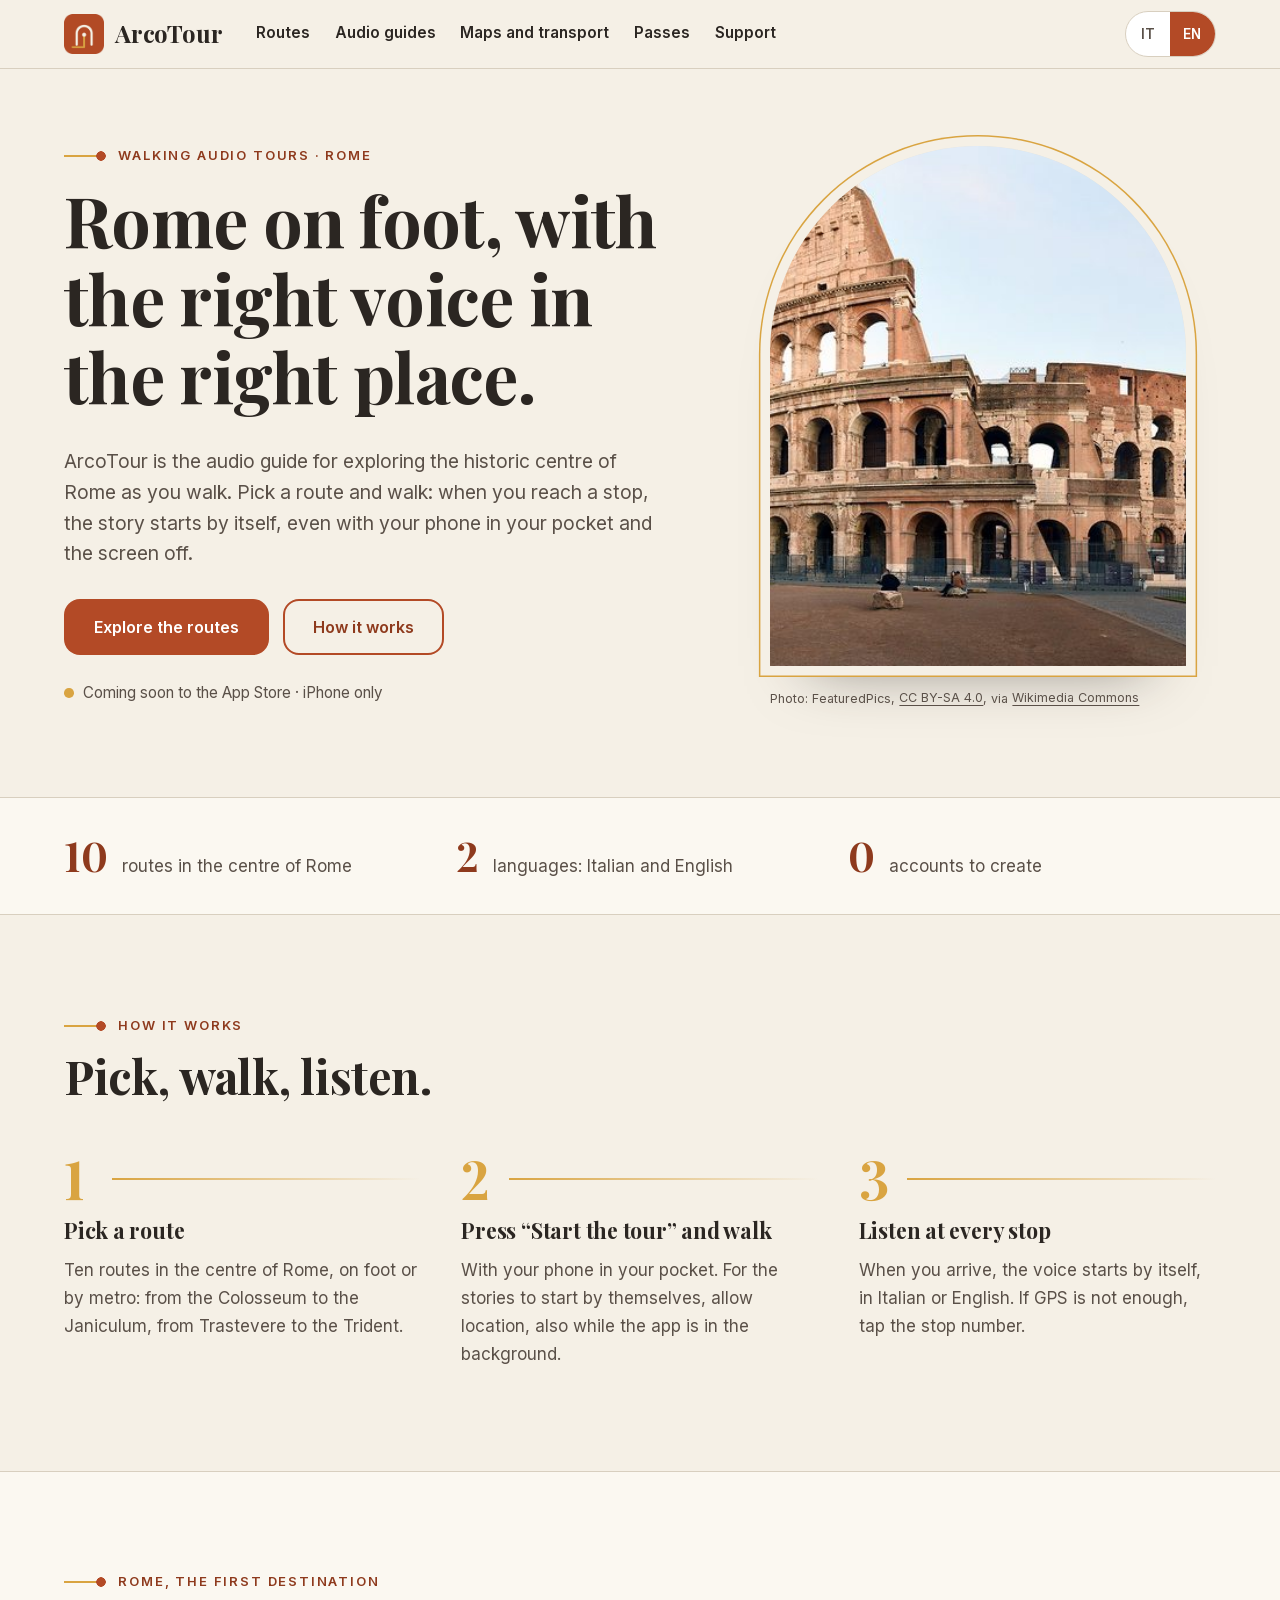
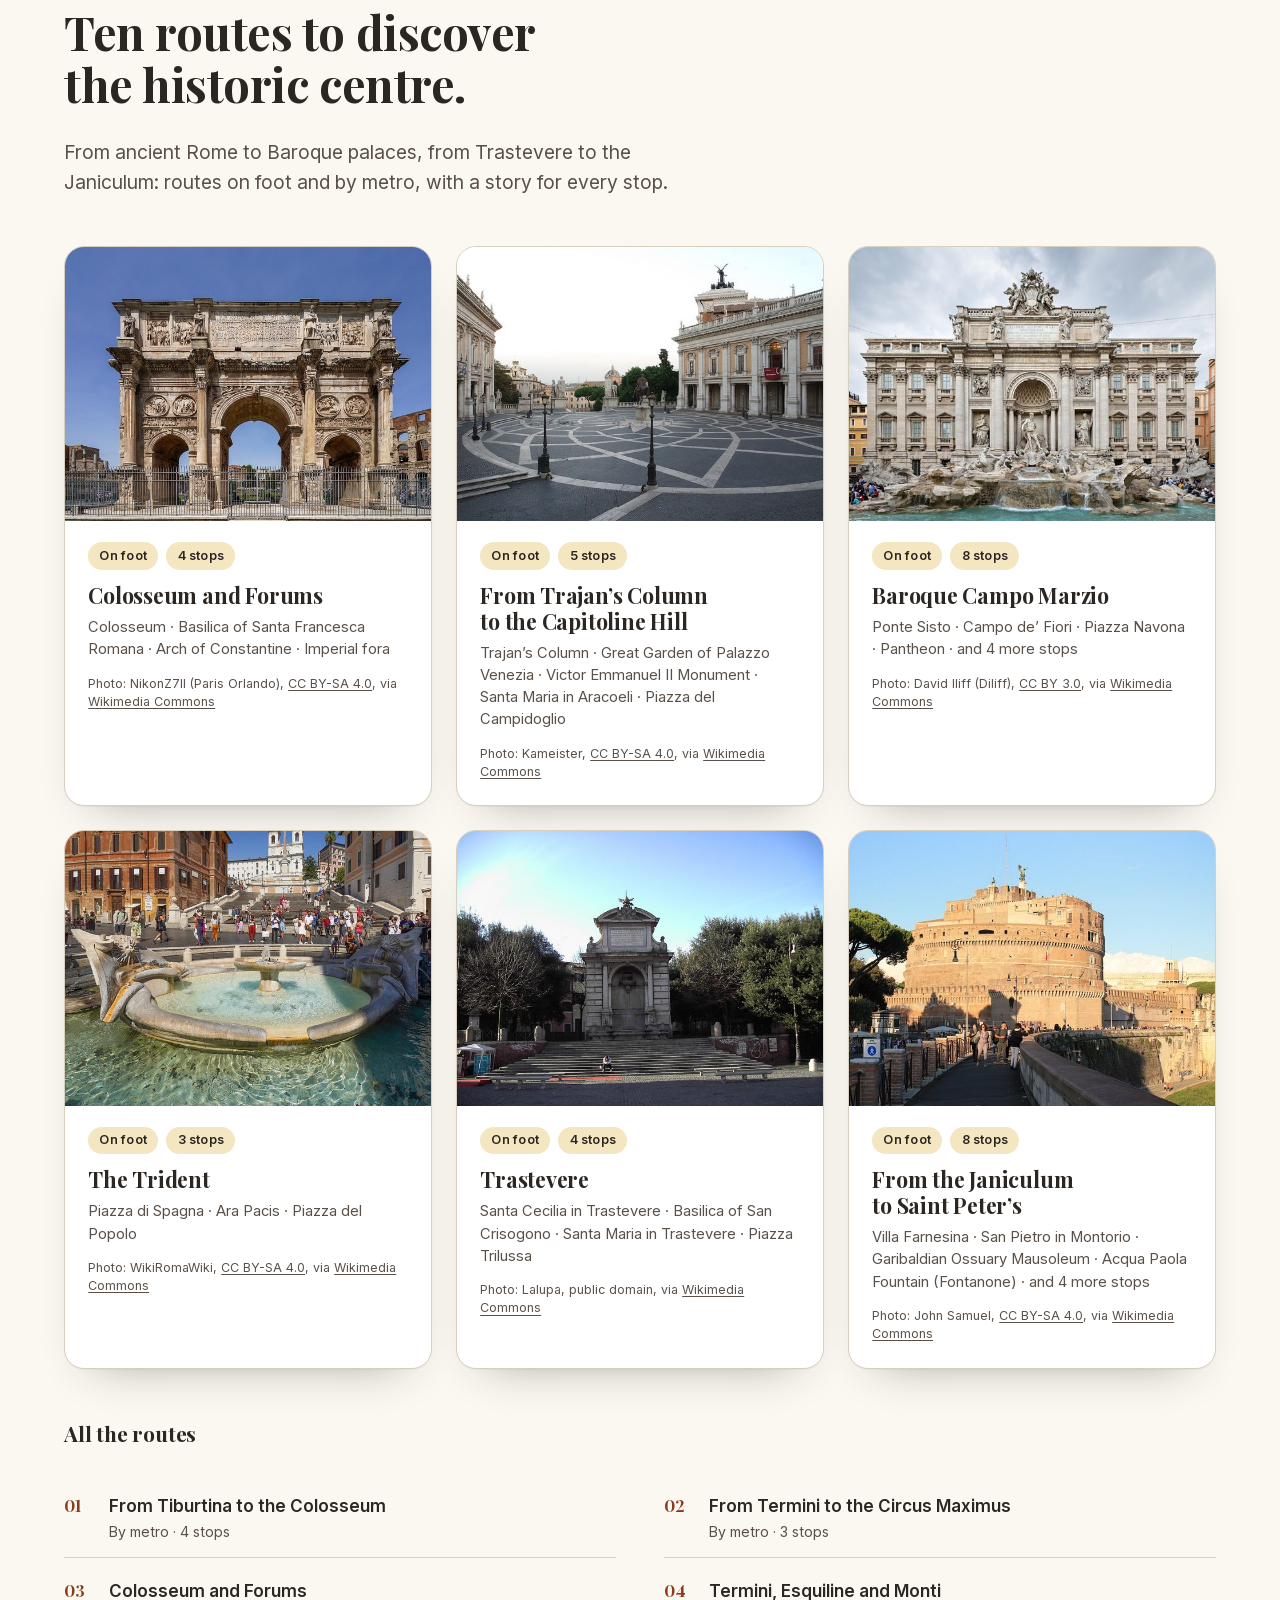
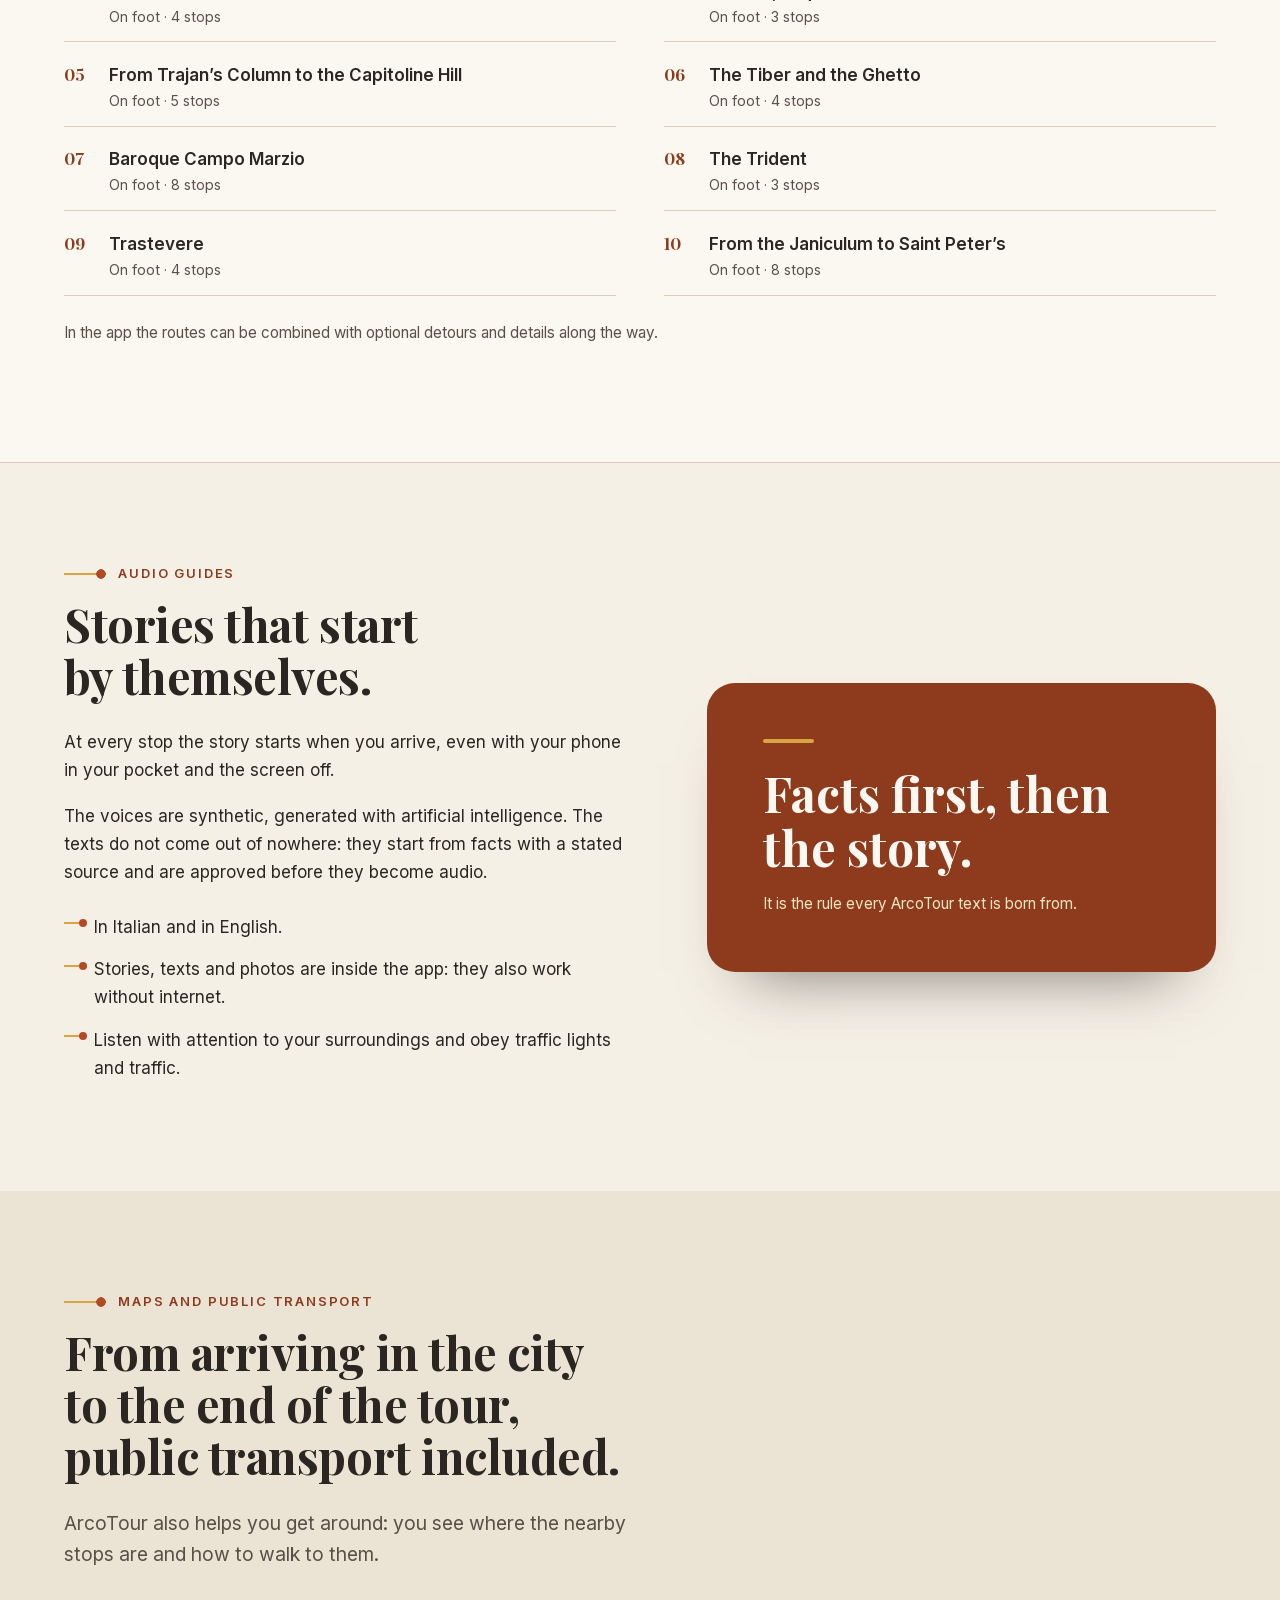
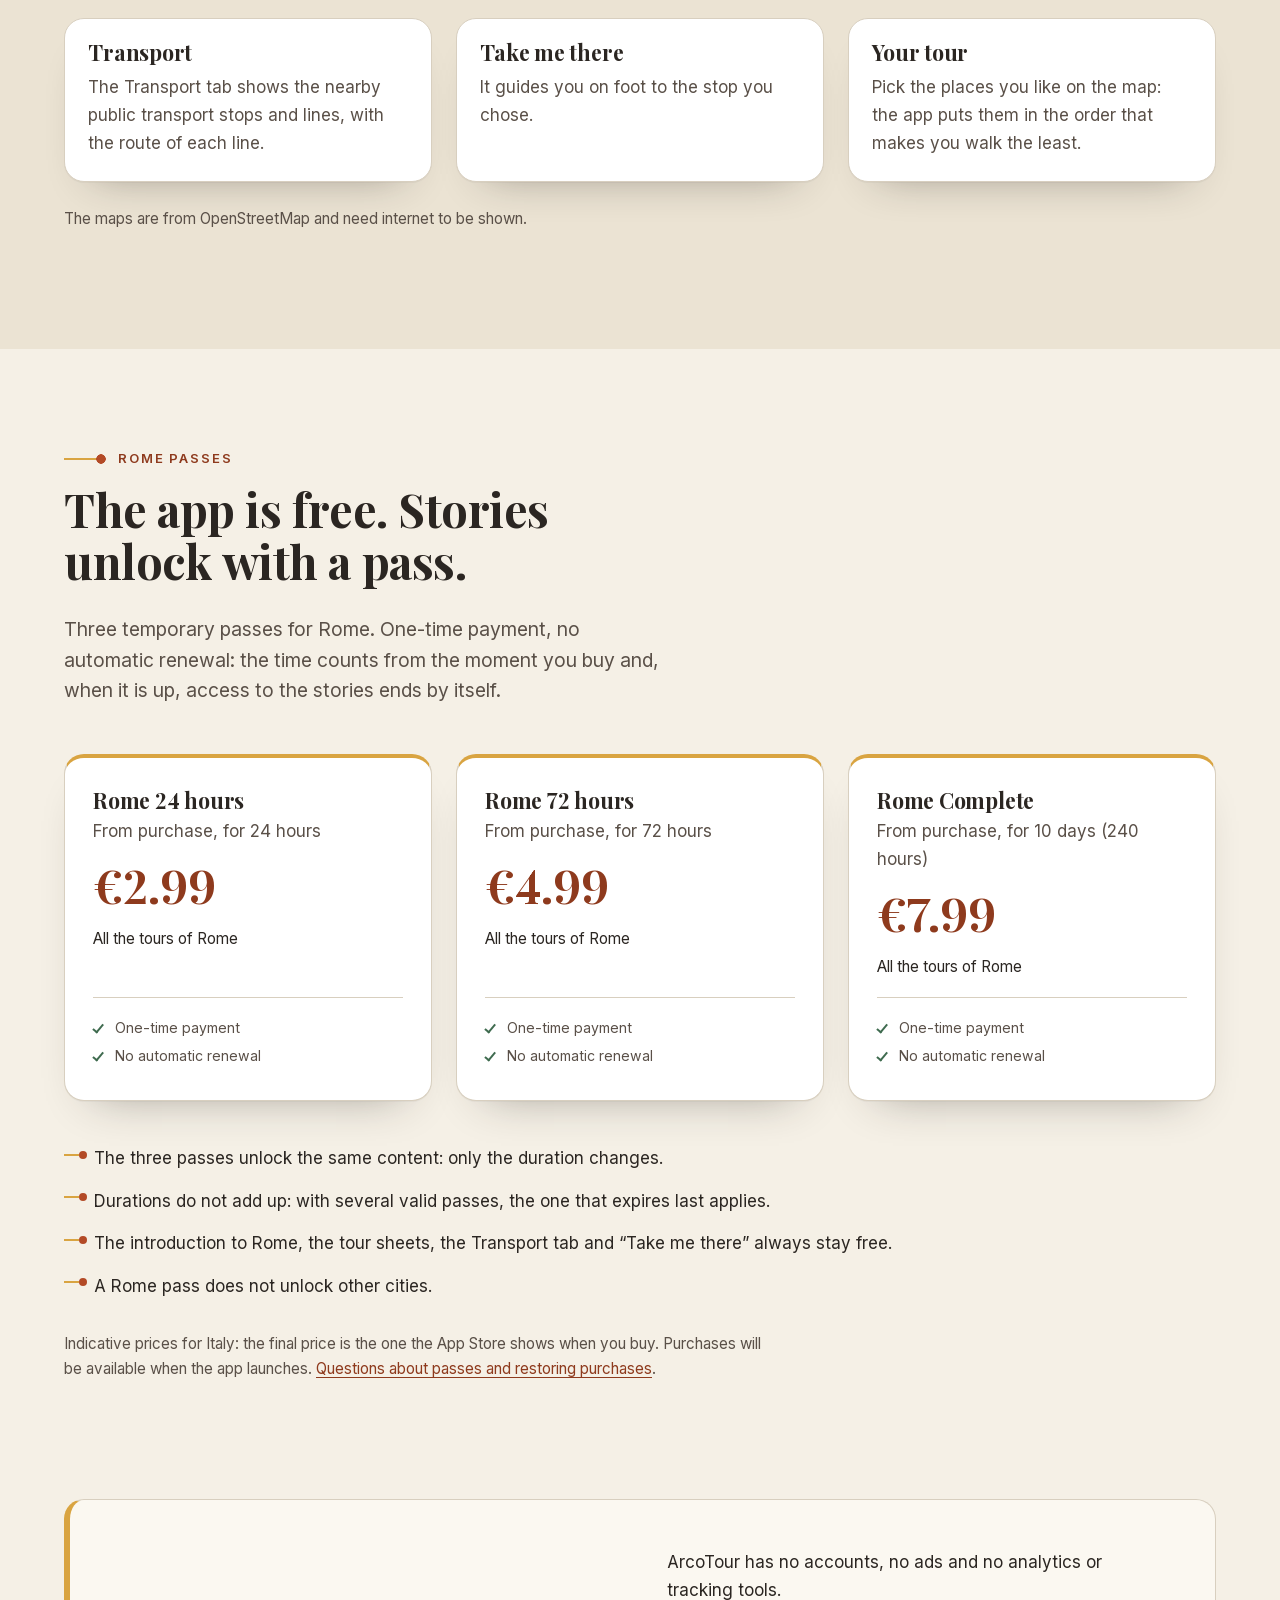
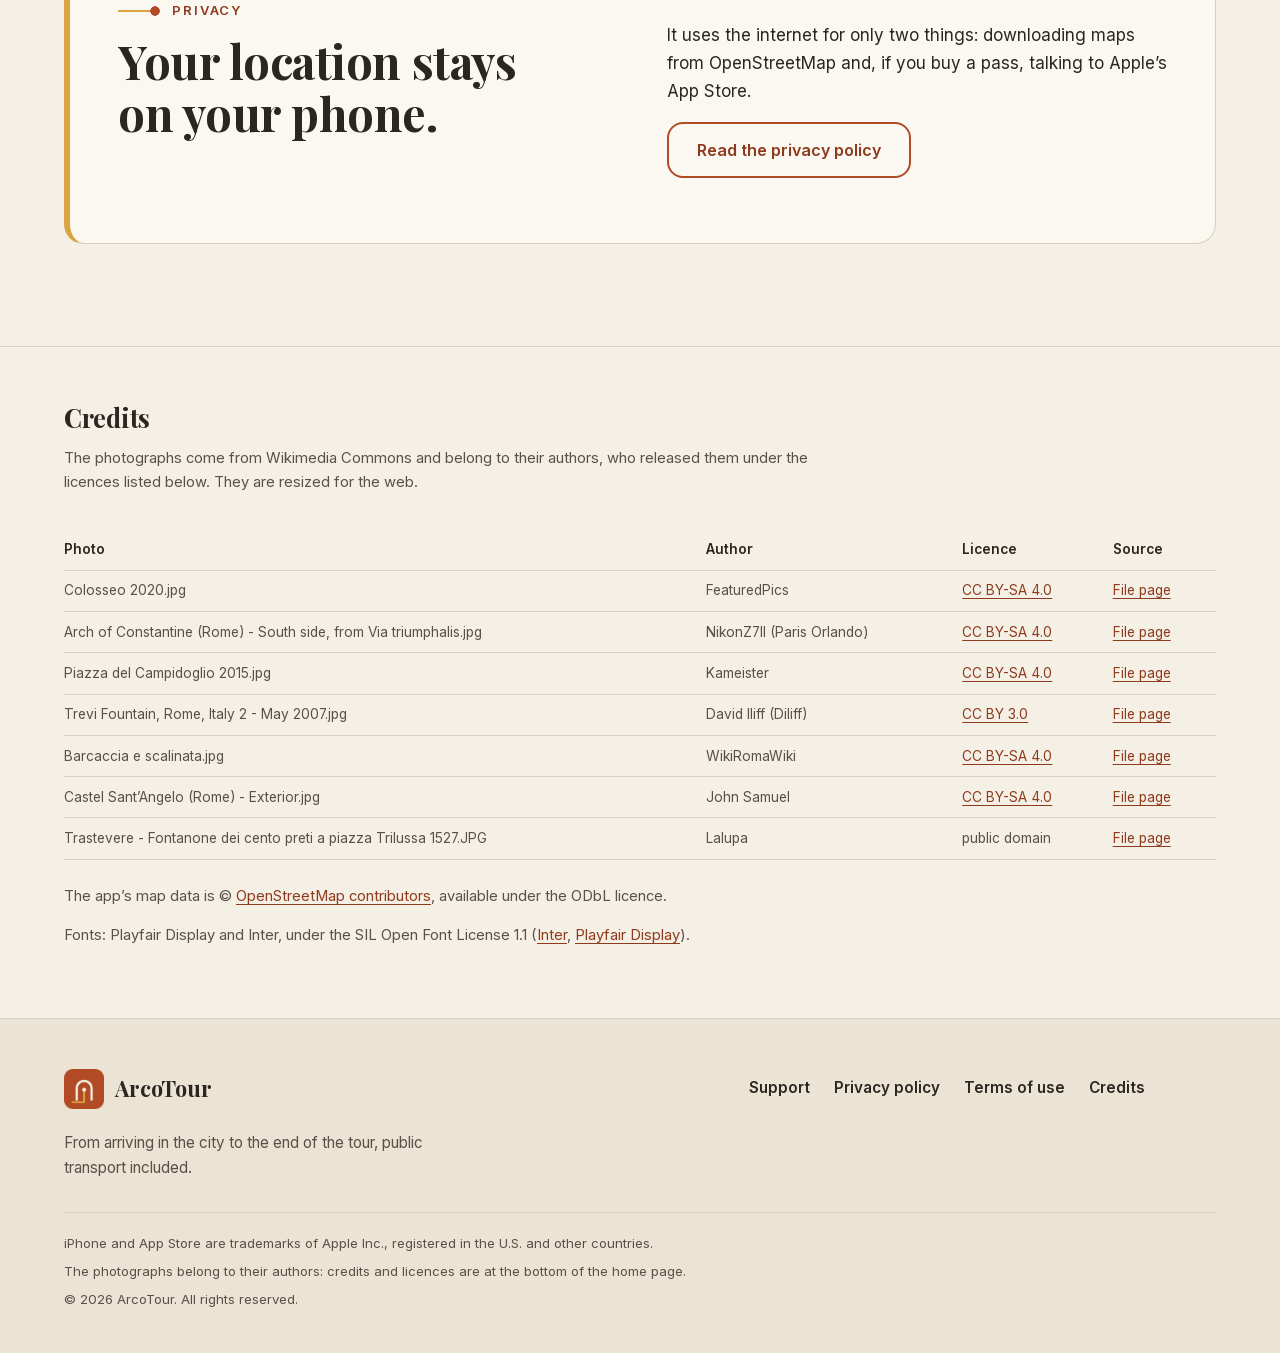
==== en/index.html @ 7e50ea80 "Sito ufficiale ArcoTour: home, assistenza, privacy e condizioni (IT/EN) Perché il sito mostrava solo" ====
<!doctype html>
<html lang="en">
<head>
<meta charset="utf-8">
<meta name="viewport" content="width=device-width, initial-scale=1">
<title>ArcoTour · Walking audio tours of Rome</title>
<meta name="description" content="ArcoTour is the audio guide for exploring Rome on foot: ten walking and metro routes, with stories in Italian and English that start by themselves at every stop.">
<meta name="theme-color" content="#F5F0E6">
<meta name="color-scheme" content="light">
<link rel="canonical" href="https://car-carmelo-ui.github.io/arcotour-site/en/">
<link rel="alternate" hreflang="it" href="https://car-carmelo-ui.github.io/arcotour-site/">
<link rel="alternate" hreflang="en" href="https://car-carmelo-ui.github.io/arcotour-site/en/">
<link rel="alternate" hreflang="x-default" href="https://car-carmelo-ui.github.io/arcotour-site/">
<meta property="og:type" content="website">
<meta property="og:site_name" content="ArcoTour">
<meta property="og:title" content="ArcoTour · Walking audio tours of Rome">
<meta property="og:description" content="ArcoTour is the audio guide for exploring Rome on foot: ten walking and metro routes, with stories in Italian and English that start by themselves at every stop.">
<meta property="og:url" content="https://car-carmelo-ui.github.io/arcotour-site/en/">
<meta property="og:locale" content="en_GB">
<meta property="og:locale:alternate" content="it_IT">
<meta property="og:image" content="https://car-carmelo-ui.github.io/arcotour-site/assets/img/anteprima-en.png">
<meta property="og:image:width" content="1200">
<meta property="og:image:height" content="630">
<meta property="og:image:alt" content="ArcoTour, walking audio tours">
<meta name="twitter:card" content="summary_large_image">
<link rel="icon" href="../favicon.ico" sizes="any">
<link rel="icon" type="image/png" sizes="32x32" href="../assets/img/favicon-32.png">
<link rel="apple-touch-icon" href="../assets/img/apple-touch-icon.png">
<link rel="preload" href="../assets/fonts/PlayfairDisplay-Bold.ttf" as="font" type="font/ttf" crossorigin>
<link rel="preload" href="../assets/fonts/inter-regular.woff2" as="font" type="font/woff2" crossorigin>
<link rel="stylesheet" href="../assets/css/site.css">
<script>document.documentElement.className='js'</script>
<script src="../assets/js/site.js" defer></script>
<script type="application/ld+json">{"@context":"https://schema.org","@graph":[{"@type":"WebSite","@id":"https://car-carmelo-ui.github.io/arcotour-site/#sito","url":"https://car-carmelo-ui.github.io/arcotour-site/en/","name":"ArcoTour","inLanguage":"en"},{"@type":"MobileApplication","name":"ArcoTour","operatingSystem":"iOS 15 or later","applicationCategory":"TravelApplication","description":"Walking audio tours of Rome: routes on foot and by metro, with stories in Italian and English that start by themselves at every stop.","inLanguage":["it","en"],"url":"https://car-carmelo-ui.github.io/arcotour-site/en/"}]}</script>
</head>
<body>
<a class="salta" href="#contenuto">Skip to content</a>
<header class="intestazione">
<div class="contenitore">
<a class="marchio" href="index.html" aria-label="ArcoTour, home page"><img src="../assets/img/icona-96.png" width="40" height="40" alt=""><span>ArcoTour</span></a>
<button class="menu-toggle" type="button" aria-expanded="false" aria-controls="menu-principale">Menu</button>
<nav class="nav" id="menu-principale" aria-label="Main menu"><ul><li><a href="index.html#roma">Routes</a></li><li><a href="index.html#audioguide">Audio guides</a></li><li><a href="index.html#mappe">Maps and transport</a></li><li><a href="index.html#pass">Passes</a></li><li><a href="support.html">Support</a></li></ul></nav>
<div class="lingua" role="group" aria-label="Site language"><a lang="it" hreflang="it" aria-label="Italiano" href="../index.html">IT</a><span lang="en" aria-label="English" aria-current="true">EN</span></div>
</div>
</header>
<main id="contenuto">
<section class="eroe" aria-labelledby="titolo-eroe">
<div class="contenitore">
<div>
<p class="occhiello">Walking audio tours · Rome</p>
<h1 id="titolo-eroe">Rome on foot, with the right voice in the right place.</h1>
<p class="lead">ArcoTour is the audio guide for exploring the historic centre of Rome as you walk. Pick a route and walk: when you reach a stop, the story starts by itself, even with your phone in your pocket and the screen off.</p>
<div class="pulsanti"><a class="pulsante pulsante-primario" href="#roma">Explore the routes</a><a class="pulsante pulsante-secondario" href="#come-funziona">How it works</a></div>
<p class="disponibilita">Coming soon to the App Store · iPhone only</p>
</div>
<figure class="arco">
<div class="arco-cornice">
<img src="../assets/img/foto/colosseo-1280.jpg" srcset="../assets/img/foto/colosseo-640.jpg 640w, ../assets/img/foto/colosseo-1280.jpg 1280w" sizes="(min-width: 60rem) 26rem, 86vw" width="1280" height="897" alt="The Colosseum seen from outside." fetchpriority="high" decoding="async">
</div>
<figcaption class="credito">Photo: FeaturedPics, <a href="https://creativecommons.org/licenses/by-sa/4.0/">CC BY-SA 4.0</a>, via <a href="https://commons.wikimedia.org/wiki/File:Colosseo_2020.jpg">Wikimedia Commons</a></figcaption>
</figure>
</div>
</section>
<section class="fatti sezione-avorio" aria-label="ArcoTour"><div class="contenitore"><ul><li><span class="valore">10</span><span class="etichetta">routes in the centre of Rome</span></li><li><span class="valore">2</span><span class="etichetta">languages: Italian and English</span></li><li><span class="valore">0</span><span class="etichetta">accounts to create</span></li></ul></div></section>
<section id="come-funziona" aria-labelledby="titolo-come">
<div class="contenitore">
<div class="testata">
<p class="occhiello">How it works</p>
<h2 id="titolo-come">Pick, walk, listen.</h2>
</div>
<ol class="passi"><li class="passo"><h3>Pick a route</h3><p>Ten routes in the centre of Rome, on foot or by metro: from the Colosseum to the Janiculum, from Trastevere to the Trident.</p></li><li class="passo"><h3>Press “Start the tour” and walk</h3><p>With your phone in your pocket. For the stories to start by themselves, allow location, also while the app is in the background.</p></li><li class="passo"><h3>Listen at every stop</h3><p>When you arrive, the voice starts by itself, in Italian or English. If GPS is not enough, tap the stop number.</p></li></ol>
</div>
</section>
<section id="roma" class="sezione-avorio" aria-labelledby="titolo-roma">
<div class="contenitore">
<div class="testata">
<p class="occhiello">Rome, the first destination</p>
<h2 id="titolo-roma">Ten routes to discover the historic centre.</h2>
<p class="lead">From ancient Rome to Baroque palaces, from Trastevere to the Janiculum: routes on foot and by metro, with a story for every stop.</p>
</div>
<div class="griglia griglia-percorsi">
<article class="scheda">
<img src="../assets/img/foto/arco_costantino-1280.jpg" srcset="../assets/img/foto/arco_costantino-640.jpg 640w, ../assets/img/foto/arco_costantino-1280.jpg 1280w" sizes="(min-width: 60rem) 22rem, (min-width: 40rem) 45vw, 92vw" width="1280" height="1080" alt="The Arch of Constantine." loading="lazy" decoding="async">
<div class="scheda-corpo">
<ul class="meta"><li>On foot</li><li>4 stops</li></ul>
<h3>Colosseum and Forums</h3>
<p class="tappe-elenco">Colosseum · Basilica of Santa Francesca Romana · Arch of Constantine · Imperial fora</p>
<p class="credito">Photo: NikonZ7II (Paris Orlando), <a href="https://creativecommons.org/licenses/by-sa/4.0/">CC BY-SA 4.0</a>, via <a href="https://commons.wikimedia.org/wiki/File:Arch_of_Constantine_(Rome)_-_South_side,_from_Via_triumphalis.jpg">Wikimedia Commons</a></p>
</div>
</article>
<article class="scheda">
<img src="../assets/img/foto/campidoglio-1280.jpg" srcset="../assets/img/foto/campidoglio-640.jpg 640w, ../assets/img/foto/campidoglio-1280.jpg 1280w" sizes="(min-width: 60rem) 22rem, (min-width: 40rem) 45vw, 92vw" width="1280" height="853" alt="Piazza del Campidoglio, with its star-patterned paving and the palaces around it." loading="lazy" decoding="async">
<div class="scheda-corpo">
<ul class="meta"><li>On foot</li><li>5 stops</li></ul>
<h3>From Trajan’s Column to the Capitoline Hill</h3>
<p class="tappe-elenco">Trajan’s Column · Great Garden of Palazzo Venezia · Victor Emmanuel II Monument · Santa Maria in Aracoeli · Piazza del Campidoglio</p>
<p class="credito">Photo: Kameister, <a href="https://creativecommons.org/licenses/by-sa/4.0/">CC BY-SA 4.0</a>, via <a href="https://commons.wikimedia.org/wiki/File:Piazza_del_Campidoglio_2015.jpg">Wikimedia Commons</a></p>
</div>
</article>
<article class="scheda">
<img src="../assets/img/foto/fontana_di_trevi-1280.jpg" srcset="../assets/img/foto/fontana_di_trevi-640.jpg 640w, ../assets/img/foto/fontana_di_trevi-1280.jpg 1280w" sizes="(min-width: 60rem) 22rem, (min-width: 40rem) 45vw, 92vw" width="1280" height="850" alt="The Trevi Fountain." loading="lazy" decoding="async">
<div class="scheda-corpo">
<ul class="meta"><li>On foot</li><li>8 stops</li></ul>
<h3>Baroque Campo Marzio</h3>
<p class="tappe-elenco">Ponte Sisto · Campo de’ Fiori · Piazza Navona · Pantheon · and 4 more stops</p>
<p class="credito">Photo: David Iliff (Diliff), <a href="https://creativecommons.org/licenses/by/3.0/">CC BY 3.0</a>, via <a href="https://commons.wikimedia.org/wiki/File:Trevi_Fountain,_Rome,_Italy_2_-_May_2007.jpg">Wikimedia Commons</a></p>
</div>
</article>
<article class="scheda">
<img src="../assets/img/foto/piazza_spagna-1280.jpg" srcset="../assets/img/foto/piazza_spagna-640.jpg 640w, ../assets/img/foto/piazza_spagna-1280.jpg 1280w" sizes="(min-width: 60rem) 22rem, (min-width: 40rem) 45vw, 92vw" width="1280" height="1149" alt="The Barcaccia fountain in Piazza di Spagna, with the Trinità dei Monti steps behind it." loading="lazy" decoding="async">
<div class="scheda-corpo">
<ul class="meta"><li>On foot</li><li>3 stops</li></ul>
<h3>The Trident</h3>
<p class="tappe-elenco">Piazza di Spagna · Ara Pacis · Piazza del Popolo</p>
<p class="credito">Photo: WikiRomaWiki, <a href="https://creativecommons.org/licenses/by-sa/4.0/">CC BY-SA 4.0</a>, via <a href="https://commons.wikimedia.org/wiki/File:Barcaccia_e_scalinata.jpg">Wikimedia Commons</a></p>
</div>
</article>
<article class="scheda">
<img src="../assets/img/foto/piazza_trilussa-1280.jpg" srcset="../assets/img/foto/piazza_trilussa-640.jpg 640w, ../assets/img/foto/piazza_trilussa-1280.jpg 1280w" sizes="(min-width: 60rem) 22rem, (min-width: 40rem) 45vw, 92vw" width="1280" height="960" alt="Piazza Trilussa in Trastevere, with its fountain and steps." loading="lazy" decoding="async">
<div class="scheda-corpo">
<ul class="meta"><li>On foot</li><li>4 stops</li></ul>
<h3>Trastevere</h3>
<p class="tappe-elenco">Santa Cecilia in Trastevere · Basilica of San Crisogono · Santa Maria in Trastevere · Piazza Trilussa</p>
<p class="credito">Photo: Lalupa, public domain, via <a href="https://commons.wikimedia.org/wiki/File:Trastevere_-_Fontanone_dei_cento_preti_a_piazza_Trilussa_1527.JPG">Wikimedia Commons</a></p>
</div>
</article>
<article class="scheda">
<img src="../assets/img/foto/castel_sant_angelo-1280.jpg" srcset="../assets/img/foto/castel_sant_angelo-640.jpg 640w, ../assets/img/foto/castel_sant_angelo-1280.jpg 1280w" sizes="(min-width: 60rem) 22rem, (min-width: 40rem) 45vw, 92vw" width="1280" height="853" alt="Castel Sant’Angelo." loading="lazy" decoding="async">
<div class="scheda-corpo">
<ul class="meta"><li>On foot</li><li>8 stops</li></ul>
<h3>From the Janiculum to Saint Peter’s</h3>
<p class="tappe-elenco">Villa Farnesina · San Pietro in Montorio · Garibaldian Ossuary Mausoleum · Acqua Paola Fountain (Fontanone) · and 4 more stops</p>
<p class="credito">Photo: John Samuel, <a href="https://creativecommons.org/licenses/by-sa/4.0/">CC BY-SA 4.0</a>, via <a href="https://commons.wikimedia.org/wiki/File:Castel_Sant&#x27;Angelo_(Rome)_-_Exterior.jpg">Wikimedia Commons</a></p>
</div>
</article>
</div>
<h3 class="sottotitolo-sezione">All the routes</h3>
<ol class="elenco-percorsi"><li><span><span class="nome">From Tiburtina to the Colosseum</span><span class="dettaglio">By metro · 4 stops</span></span></li><li><span><span class="nome">From Termini to the Circus Maximus</span><span class="dettaglio">By metro · 3 stops</span></span></li><li><span><span class="nome">Colosseum and Forums</span><span class="dettaglio">On foot · 4 stops</span></span></li><li><span><span class="nome">Termini, Esquiline and Monti</span><span class="dettaglio">On foot · 3 stops</span></span></li><li><span><span class="nome">From Trajan’s Column to the Capitoline Hill</span><span class="dettaglio">On foot · 5 stops</span></span></li><li><span><span class="nome">The Tiber and the Ghetto</span><span class="dettaglio">On foot · 4 stops</span></span></li><li><span><span class="nome">Baroque Campo Marzio</span><span class="dettaglio">On foot · 8 stops</span></span></li><li><span><span class="nome">The Trident</span><span class="dettaglio">On foot · 3 stops</span></span></li><li><span><span class="nome">Trastevere</span><span class="dettaglio">On foot · 4 stops</span></span></li><li><span><span class="nome">From the Janiculum to Saint Peter’s</span><span class="dettaglio">On foot · 8 stops</span></span></li></ol>
<p class="nota nota-sotto">In the app the routes can be combined with optional detours and details along the way.</p>
</div>
</section>
<section id="audioguide" aria-labelledby="titolo-audio">
<div class="contenitore due-colonne">
<div>
<p class="occhiello">Audio guides</p>
<h2 id="titolo-audio">Stories that start by themselves.</h2>
<p>At every stop the story starts when you arrive, even with your phone in your pocket and the screen off.</p>
<p>The voices are synthetic, generated with artificial intelligence. The texts do not come out of nowhere: they start from facts with a stated source and are approved before they become audio.</p>
<ul class="punti"><li>In Italian and in English.</li><li>Stories, texts and photos are inside the app: they also work without internet.</li><li>Listen with attention to your surroundings and obey traffic lights and traffic.</li></ul>
</div>
<div class="citazione"><p>Facts first, then the story.</p><p>It is the rule every ArcoTour text is born from.</p></div>
</div>
</section>
<section id="mappe" class="sezione-sabbia" aria-labelledby="titolo-mappe">
<div class="contenitore">
<div class="testata">
<p class="occhiello">Maps and public transport</p>
<h2 id="titolo-mappe">From arriving in the city to the end of the tour, public transport included.</h2>
<p class="lead">ArcoTour also helps you get around: you see where the nearby stops are and how to walk to them.</p>
</div>
<div class="griglia griglia-3"><article class="scheda"><div class="scheda-corpo"><h3>Transport</h3><p>The Transport tab shows the nearby public transport stops and lines, with the route of each line.</p></div></article><article class="scheda"><div class="scheda-corpo"><h3>Take me there</h3><p>It guides you on foot to the stop you chose.</p></div></article><article class="scheda"><div class="scheda-corpo"><h3>Your tour</h3><p>Pick the places you like on the map: the app puts them in the order that makes you walk the least.</p></div></article></div>
<p class="nota nota-sotto">The maps are from OpenStreetMap and need internet to be shown.</p>
</div>
</section>
<section id="pass" aria-labelledby="titolo-pass">
<div class="contenitore">
<div class="testata">
<p class="occhiello">Rome passes</p>
<h2 id="titolo-pass">The app is free. Stories unlock with a pass.</h2>
<p class="lead">Three temporary passes for Rome. One-time payment, no automatic renewal: the time counts from the moment you buy and, when it is up, access to the stories ends by itself.</p>
</div>
<div class="griglia-pass">
<article class="pass">
<h3>Rome 24 hours</h3>
<p class="durata">From purchase, for 24 hours</p>
<p class="prezzo">€2.99</p>
<p class="contenuto">All the tours of Rome</p>
<ul class="bollini"><li>One-time payment</li><li>No automatic renewal</li></ul>
</article>
<article class="pass">
<h3>Rome 72 hours</h3>
<p class="durata">From purchase, for 72 hours</p>
<p class="prezzo">€4.99</p>
<p class="contenuto">All the tours of Rome</p>
<ul class="bollini"><li>One-time payment</li><li>No automatic renewal</li></ul>
</article>
<article class="pass">
<h3>Rome Complete</h3>
<p class="durata">From purchase, for 10 days (240 hours)</p>
<p class="prezzo">€7.99</p>
<p class="contenuto">All the tours of Rome</p>
<ul class="bollini"><li>One-time payment</li><li>No automatic renewal</li></ul>
</article>
</div>
<ul class="punti pass-punti"><li>The three passes unlock the same content: only the duration changes.</li><li>Durations do not add up: with several valid passes, the one that expires last applies.</li><li>The introduction to Rome, the tour sheets, the Transport tab and “Take me there” always stay free.</li><li>A Rome pass does not unlock other cities.</li></ul>
<p class="nota nota-sotto">Indicative prices for Italy: the final price is the one the App Store shows when you buy. Purchases will be available when the app launches. <a href="support.html#come-funzionano-i-pass">Questions about passes and restoring purchases</a>.</p>
</div>
</section>
<section id="privacy" class="senza-sopra" aria-labelledby="titolo-privacy">
<div class="contenitore">
<div class="fascia-privacy">
<div>
<p class="occhiello">Privacy</p>
<h2 id="titolo-privacy">Your location stays on your phone.</h2>
</div>
<div>
<p>ArcoTour has no accounts, no ads and no analytics or tracking tools.</p>
<p>It uses the internet for only two things: downloading maps from OpenStreetMap and, if you buy a pass, talking to Apple’s App Store.</p>
<p><a class="pulsante pulsante-secondario" href="privacy.html">Read the privacy policy</a></p>
</div>
</div>
</div>
</section>
<section id="crediti" class="crediti" aria-labelledby="titolo-crediti">
<div class="contenitore">
<h2 id="titolo-crediti">Credits</h2>
<p>The photographs come from Wikimedia Commons and belong to their authors, who released them under the licences listed below. They are resized for the web.</p>
<div class="scorri"><table class="tabella-crediti"><thead><tr><th scope="col">Photo</th><th scope="col">Author</th><th scope="col">Licence</th><th scope="col">Source</th></tr></thead><tbody><tr><td>Colosseo 2020.jpg</td><td>FeaturedPics</td><td><a href="https://creativecommons.org/licenses/by-sa/4.0/">CC BY-SA 4.0</a></td><td><a href="https://commons.wikimedia.org/wiki/File:Colosseo_2020.jpg">File page</a></td></tr><tr><td>Arch of Constantine (Rome) - South side, from Via triumphalis.jpg</td><td>NikonZ7II (Paris Orlando)</td><td><a href="https://creativecommons.org/licenses/by-sa/4.0/">CC BY-SA 4.0</a></td><td><a href="https://commons.wikimedia.org/wiki/File:Arch_of_Constantine_(Rome)_-_South_side,_from_Via_triumphalis.jpg">File page</a></td></tr><tr><td>Piazza del Campidoglio 2015.jpg</td><td>Kameister</td><td><a href="https://creativecommons.org/licenses/by-sa/4.0/">CC BY-SA 4.0</a></td><td><a href="https://commons.wikimedia.org/wiki/File:Piazza_del_Campidoglio_2015.jpg">File page</a></td></tr><tr><td>Trevi Fountain, Rome, Italy 2 - May 2007.jpg</td><td>David Iliff (Diliff)</td><td><a href="https://creativecommons.org/licenses/by/3.0/">CC BY 3.0</a></td><td><a href="https://commons.wikimedia.org/wiki/File:Trevi_Fountain,_Rome,_Italy_2_-_May_2007.jpg">File page</a></td></tr><tr><td>Barcaccia e scalinata.jpg</td><td>WikiRomaWiki</td><td><a href="https://creativecommons.org/licenses/by-sa/4.0/">CC BY-SA 4.0</a></td><td><a href="https://commons.wikimedia.org/wiki/File:Barcaccia_e_scalinata.jpg">File page</a></td></tr><tr><td>Castel Sant’Angelo (Rome) - Exterior.jpg</td><td>John Samuel</td><td><a href="https://creativecommons.org/licenses/by-sa/4.0/">CC BY-SA 4.0</a></td><td><a href="https://commons.wikimedia.org/wiki/File:Castel_Sant&#x27;Angelo_(Rome)_-_Exterior.jpg">File page</a></td></tr><tr><td>Trastevere - Fontanone dei cento preti a piazza Trilussa 1527.JPG</td><td>Lalupa</td><td>public domain</td><td><a href="https://commons.wikimedia.org/wiki/File:Trastevere_-_Fontanone_dei_cento_preti_a_piazza_Trilussa_1527.JPG">File page</a></td></tr></tbody></table></div>
<p>The app’s map data is © <a href="https://www.openstreetmap.org/copyright">OpenStreetMap contributors</a>, available under the ODbL licence.</p>
<p>Fonts: Playfair Display and Inter, under the SIL Open Font License 1.1 (<a href="../assets/fonts/OFL-Inter.txt">Inter</a>, <a href="../assets/fonts/OFL-PlayfairDisplay.txt">Playfair Display</a>).</p>
</div>
</section>
</main>
<footer class="piede">
<div class="contenitore">
<div class="piede-griglia">
<div>
<a class="marchio" href="index.html" aria-label="ArcoTour, home page"><img src="../assets/img/icona-96.png" width="40" height="40" alt=""><span>ArcoTour</span></a>
<p class="frase">From arriving in the city to the end of the tour, public transport included.</p>
</div>
<nav aria-label="The site"><ul><li><a href="support.html">Support</a></li><li><a href="privacy.html">Privacy policy</a></li><li><a href="terms.html">Terms of use</a></li><li><a href="index.html#crediti">Credits</a></li></ul></nav>
</div>
<div class="note">
<p>iPhone and App Store are trademarks of Apple Inc., registered in the U.S. and other countries.</p>
<p>The photographs belong to their authors: credits and licences are at the bottom of the home page.</p>
<p>© 2026 ArcoTour. All rights reserved.</p>
</div>
</div>
</footer>
</body>
</html>
---- assets/css/site.css ----
/* ArcoTour — sito ufficiale.
   Colori, caratteri e forme sono quelli dell'app (app/lib/theme.dart e docs/design.md del progetto dell'app):
   travertino = sfondo, terracotta = azioni, ocra = «oro» (percorso e dettagli), avorio e bianco = schede,
   inchiostro = testo. Titoli in Playfair Display, tutto il resto in Inter. Nessuna risorsa esterna. */

@font-face {
  font-family: "Playfair Display"; font-style: normal; font-weight: 700; font-display: swap;
  src: url("../fonts/PlayfairDisplay-Bold.ttf") format("truetype");
}
@font-face {
  font-family: "Inter"; font-style: normal; font-weight: 400; font-display: swap;
  src: url("../fonts/inter-regular.woff2") format("woff2");
}
@font-face {
  font-family: "Inter"; font-style: normal; font-weight: 600; font-display: swap;
  src: url("../fonts/inter-semibold.woff2") format("woff2");
}

:root {
  --travertino: #F5F0E6;
  --avorio: #FBF8F1;
  --bianco: #FFFFFF;
  --sabbia: #EBE3D3;
  --terracotta: #B34A26;
  --terracotta-scura: #8E3A1D;
  --ocra: #D9A441;
  --ocra-chiara: #F4E6C0;
  --inchiostro: #2B2622;
  --secondario: #5A5048;
  --bordo: #D8CFBF;
  --verde: #3F6B4F;
  --font-titoli: "Playfair Display", Georgia, "Times New Roman", serif;
  --font-testo: "Inter", system-ui, -apple-system, "Segoe UI", Roboto, "Helvetica Neue", Arial, sans-serif;
  --raggio: 20px;
  --larghezza: 72rem;
  --ombra: 0 1px 0 rgba(43, 38, 34, .04), 0 22px 44px -30px rgba(43, 38, 34, .45);
}

*, *::before, *::after { box-sizing: border-box; }

html {
  -webkit-text-size-adjust: 100%;
  text-size-adjust: 100%;
  scroll-behavior: smooth;
  scroll-padding-top: 5.5rem;
  color-scheme: light;
}

body {
  margin: 0;
  background: var(--travertino);
  color: var(--inchiostro);
  font-family: var(--font-testo);
  font-size: 1.0625rem;
  line-height: 1.65;
  font-synthesis: none;
  overflow-wrap: break-word; /* un indirizzo lungo (osmfoundation.org/wiki/Privacy_Policy) a capo invece di uscire dallo schermo */
  -webkit-font-smoothing: antialiased;
  text-rendering: optimizeLegibility;
}

img { display: block; max-width: 100%; height: auto; }

a { color: var(--terracotta-scura); text-underline-offset: .2em; text-decoration-thickness: 1px; }
a:hover { color: var(--terracotta); }

:focus-visible { outline: 3px solid var(--terracotta); outline-offset: 3px; border-radius: 4px; }

.salta {
  position: absolute; left: .75rem; top: -4rem; z-index: 100;
  background: var(--inchiostro); color: var(--bianco); padding: .75rem 1.1rem; border-radius: 12px; font-weight: 600;
}
.salta:focus { top: .75rem; color: var(--bianco); }

/* ------------------------------------------------------------------ testo */
h1, h2, h3 {
  font-family: var(--font-titoli); font-weight: 700; line-height: 1.12; letter-spacing: -.01em;
  margin: 0 0 .55em; text-wrap: balance;
}
/* il Playfair ha i numeri «a minuscola» di serie: nei titoli, nei prezzi e nei numeri d'ordine li voglio tutti alti uguali */
h1, h2, h3, .marchio, .fatti .valore, .passo::before, .elenco-percorsi li::before, .pass .prezzo { font-variant-numeric: lining-nums; }
h1 { font-size: clamp(2.35rem, 1.35rem + 4.6vw, 4.35rem); }
h2 { font-size: clamp(1.85rem, 1.2rem + 2.4vw, 2.9rem); }
h3 { font-size: 1.35rem; line-height: 1.2; }
p { margin: 0 0 1em; }
strong { font-weight: 600; }

.occhiello {
  display: flex; align-items: center; gap: .8rem; margin: 0 0 1.1rem;
  font-size: .8125rem; font-weight: 600; line-height: 1.2; letter-spacing: .14em; text-transform: uppercase;
  color: var(--terracotta-scura);
}
/* il motivo del marchio: un percorso ocra che finisce con un punto terracotta */
.occhiello::before {
  content: ""; flex: none; width: 2.6rem; height: 10px;
  background:
    radial-gradient(circle, var(--terracotta) 0 4.5px, transparent 5px) right center / 10px 10px no-repeat,
    linear-gradient(var(--ocra), var(--ocra)) left center / calc(100% - 6px) 2px no-repeat;
}

.lead { font-size: 1.2rem; line-height: 1.6; color: var(--secondario); max-width: 38rem; }

.contenitore { width: min(100% - 2.5rem, var(--larghezza)); margin-inline: auto; }

section { padding-block: clamp(3.5rem, 8vw, 6.5rem); }
/* le parti di un testo lungo (informativa, condizioni) non sono «fasce» della pagina: niente grande spazio sopra e sotto */
.prosa section, .pagina-corpo section { padding-block: 0; }
.sezione-avorio { background: var(--avorio); border-block: 1px solid var(--bordo); }
.sezione-sabbia { background: var(--sabbia); }
.testata { max-width: 42rem; margin-bottom: clamp(2rem, 4vw, 3rem); }

/* ------------------------------------------------------------ intestazione */
.intestazione {
  position: sticky; top: 0; z-index: 30;
  background: rgba(245, 240, 230, .95); border-bottom: 1px solid var(--bordo);
  -webkit-backdrop-filter: saturate(1.2) blur(8px); backdrop-filter: saturate(1.2) blur(8px);
}
.intestazione .contenitore { display: flex; flex-wrap: wrap; align-items: center; gap: .25rem .75rem; min-height: 4.25rem; }

.marchio {
  order: 1; display: inline-flex; align-items: center; gap: .7rem; min-height: 2.75rem; text-decoration: none; color: var(--inchiostro);
  font-family: var(--font-titoli); font-weight: 700; font-size: 1.5rem; letter-spacing: -.01em;
}
.marchio:hover { color: var(--inchiostro); }
.marchio img { width: 40px; height: 40px; }

.lingua {
  order: 2; display: inline-flex; margin-left: auto; border: 1px solid var(--bordo); border-radius: 999px;
  background: var(--bianco); overflow: hidden;
}
.lingua a, .lingua span {
  display: inline-flex; align-items: center; justify-content: center; min-width: 2.75rem; min-height: 2.75rem;
  padding: 0 .85rem; font-size: .85rem; font-weight: 600; text-decoration: none; color: var(--secondario);
}
.lingua a:hover { background: var(--travertino); color: var(--inchiostro); }
.lingua [aria-current="true"] { background: var(--terracotta); color: var(--bianco); }

.menu-toggle {
  order: 3; display: none; align-items: center; min-height: 2.75rem; padding: 0 1rem; border: 1px solid var(--bordo);
  border-radius: 999px; background: var(--bianco); color: var(--inchiostro); font: 600 .9rem var(--font-testo); cursor: pointer;
}

.nav { order: 4; width: 100%; padding-bottom: .5rem; }
.nav ul { display: flex; flex-wrap: wrap; gap: 0 1.35rem; list-style: none; margin: 0; padding: 0; }
.nav a {
  display: inline-block; padding: .65rem .1rem; color: var(--inchiostro); text-decoration: none;
  font-size: .95rem; font-weight: 600; border-bottom: 2px solid transparent;
}
.nav a:hover { color: var(--inchiostro); border-color: var(--ocra); }
.nav a[aria-current="page"] { border-color: var(--terracotta); }

@media (min-width: 56rem) {
  .nav { order: 2; width: auto; padding: 0; margin-left: 1.25rem; }
  .lingua { order: 3; }
}
/* con JavaScript il menu si chiude sui telefoni; senza, resta aperto sotto il marchio */
@media (max-width: 55.99rem) {
  .js .menu-toggle { display: inline-flex; }
  .js .nav { display: none; padding: .25rem 0 1rem; }
  .js .nav.aperto { display: block; }
  .js .nav ul { flex-direction: column; }
  .nav a { min-width: 2.75rem; } /* con il dito: area da toccare di almeno 44 px */
}
/* telefoni piccoli (320–380 px): marchio e pulsanti un po' più stretti, perché lingua e «Menu» restino sulla stessa riga */
@media (max-width: 24rem) {
  .intestazione .contenitore { gap: .25rem .5rem; }
  .marchio { font-size: 1.3rem; gap: .5rem; }
  .marchio img { width: 34px; height: 34px; }
  .lingua a, .lingua span { min-width: 2.75rem; padding: 0 .4rem; }
  .menu-toggle { padding: 0 .8rem; }
}
@media (max-width: 22rem) {
  .contenitore { width: min(100% - 1.5rem, var(--larghezza)); }
  .marchio { font-size: 1.15rem; }
  .menu-toggle { padding: 0 .7rem; }
}

/* --------------------------------------------------------------- pulsanti */
.pulsanti { display: flex; flex-wrap: wrap; gap: .9rem; margin: 1.9rem 0 1.4rem; }
.pulsante {
  display: inline-flex; align-items: center; justify-content: center; min-height: 3.5rem; padding: 0 1.75rem;
  border: 2px solid transparent; border-radius: 16px; font-weight: 600; font-size: 1rem; text-decoration: none;
}
@media (max-width: 36rem) { .pulsanti .pulsante { flex: 1 1 100%; } }
.pulsante-primario { background: var(--terracotta); color: var(--bianco); }
.pulsante-primario:hover { background: var(--terracotta-scura); color: var(--bianco); }
.pulsante-secondario { border-color: var(--terracotta); color: var(--terracotta-scura); background: transparent; }
.pulsante-secondario:hover { background: var(--bianco); color: var(--terracotta-scura); }

.disponibilita { display: inline-flex; align-items: center; gap: .6rem; margin: 0; font-size: .95rem; color: var(--secondario); }
.disponibilita::before { content: ""; width: .6rem; height: .6rem; border-radius: 50%; background: var(--ocra); }

/* ------------------------------------------------------------------- eroe */
.eroe { padding-block: clamp(2.5rem, 6vw, 5rem) clamp(3rem, 7vw, 6rem); }
.eroe .contenitore { display: grid; gap: 3rem; align-items: center; }
.eroe h1 { margin-bottom: .45em; }
@media (min-width: 60rem) {
  .eroe .contenitore { grid-template-columns: minmax(0, 1.12fr) minmax(0, .88fr); gap: 4.5rem; }
}

/* l'arco dell'icona come cornice delle foto */
.arco { margin: 0 auto; width: min(100%, 26rem); }
.arco-cornice {
  overflow: hidden; aspect-ratio: 4 / 5; border-radius: 999px 999px 0 0; background: var(--sabbia);
  box-shadow: 0 0 0 .6rem var(--travertino), 0 0 0 calc(.6rem + 1.5px) var(--ocra), 0 40px 60px -40px rgba(43, 38, 34, .55);
}
.arco-cornice img { width: 100%; height: 100%; object-fit: cover; }
.arco figcaption { margin-top: 1.5rem; }

.credito { margin: .6rem 0 0; font-size: .78rem; line-height: 1.45; color: var(--secondario); }
.credito a { color: inherit; padding-block: .4rem; } /* il collegamento è piccolo: il padding allarga solo la zona da toccare */

/* ------------------------------------------------------------------ fatti */
.fatti { padding-block: 2.25rem; }
.fatti ul { display: grid; gap: 1.5rem; margin: 0; padding: 0; list-style: none; grid-template-columns: repeat(auto-fit, minmax(11rem, 1fr)); }
.fatti li { display: flex; align-items: baseline; gap: .9rem; }
.fatti .valore { font-family: var(--font-titoli); font-weight: 700; font-size: 2.6rem; line-height: 1; color: var(--terracotta-scura); }
.fatti .etichetta { color: var(--secondario); line-height: 1.35; }

/* ----------------------------------------------------------------- passi */
.passi { display: grid; gap: 2rem; margin: 0; padding: 0; list-style: none; counter-reset: passo; }
.passo { position: relative; padding-top: 4.2rem; counter-increment: passo; }
.passo::before {
  content: counter(passo); position: absolute; top: 0; left: 0;
  font-family: var(--font-titoli); font-weight: 700; font-size: 3.4rem; line-height: 1; color: var(--ocra);
}
.passo::after { content: ""; position: absolute; top: 1.7rem; left: 3rem; right: 0; height: 2px; background: linear-gradient(90deg, var(--ocra), transparent); }
.passo p { color: var(--secondario); margin: 0; }
@media (min-width: 48rem) { .passi { grid-template-columns: repeat(3, 1fr); gap: 2.5rem; } }

/* ------------------------------------------------------------------ schede */
.griglia { display: grid; gap: 1.5rem; }
.griglia-percorsi { grid-template-columns: repeat(auto-fill, minmax(min(100%, 19rem), 1fr)); }
.griglia-3 { grid-template-columns: repeat(auto-fill, minmax(min(100%, 17rem), 1fr)); }

.scheda {
  display: flex; flex-direction: column; overflow: hidden; background: var(--bianco);
  border: 1px solid var(--bordo); border-radius: var(--raggio); box-shadow: var(--ombra);
}
.scheda > img { width: 100%; aspect-ratio: 4 / 3; object-fit: cover; background: var(--sabbia); }
.scheda-corpo { padding: 1.3rem 1.45rem 1.5rem; }
.scheda-corpo > :last-child { margin-bottom: 0; }
.scheda h3 { margin-bottom: .35em; }
.scheda p { color: var(--secondario); }
.scheda .credito { margin-top: .9rem; }

.meta { display: flex; flex-wrap: wrap; gap: .5rem; margin: 0 0 .8rem; padding: 0; list-style: none; }
.meta li {
  padding: .22rem .7rem; border-radius: 999px; background: var(--ocra-chiara); color: var(--inchiostro);
  font-size: .78rem; font-weight: 600; letter-spacing: .02em;
}
.tappe-elenco { font-size: .92rem; line-height: 1.5; }

.elenco-percorsi {
  display: grid; gap: .25rem 3rem; margin: 2rem 0 0; padding: 0; list-style: none; counter-reset: percorso;
}
@media (min-width: 48rem) { .elenco-percorsi { grid-template-columns: 1fr 1fr; } }
.elenco-percorsi li {
  display: flex; align-items: baseline; gap: .9rem; padding: .85rem 0; border-bottom: 1px solid var(--bordo); counter-increment: percorso;
}
.elenco-percorsi li::before {
  content: counter(percorso, decimal-leading-zero); flex: none; width: 1.9rem;
  font-family: var(--font-titoli); font-weight: 700; color: var(--terracotta-scura);
}
.elenco-percorsi .nome { font-weight: 600; }
.elenco-percorsi .dettaglio { display: block; font-size: .88rem; color: var(--secondario); font-weight: 400; }

.sottotitolo-sezione { margin: 3.25rem 0 0; font-size: 1.3rem; }
.nota { font-size: .95rem; color: var(--secondario); max-width: 44rem; }
.nota-sotto { margin-top: 1.5rem; }
section.senza-sopra { padding-top: 0; }

/* ---------------------------------------------------------- audioguide */
.due-colonne { display: grid; gap: 3rem; align-items: center; }
@media (min-width: 60rem) { .due-colonne { grid-template-columns: 1.05fr .95fr; gap: 5rem; } }
.punti { margin: 1.25rem 0 0; padding: 0; list-style: none; }
.punti li { position: relative; padding: .45rem 0 .45rem 1.9rem; }
.punti li::before {
  content: ""; position: absolute; left: 0; top: 1.05rem; width: .95rem; height: 2px; background: var(--ocra);
}
.punti li::after {
  content: ""; position: absolute; left: .95rem; top: calc(1.05rem - 3px); width: 8px; height: 8px; border-radius: 50%; background: var(--terracotta);
}
.citazione {
  position: relative; padding: clamp(2rem, 5vw, 3.5rem); border-radius: 28px; background: var(--terracotta-scura); color: var(--avorio);
  box-shadow: 0 40px 60px -40px rgba(43, 38, 34, .6);
}
.citazione p:first-child {
  margin: 0 0 1rem; font-family: var(--font-titoli); font-weight: 700; font-size: clamp(1.9rem, 1.2rem + 2.6vw, 3rem); line-height: 1.12;
}
.citazione p:last-child { margin: 0; font-size: .95rem; color: var(--ocra-chiara); }
.citazione::before { content: ""; display: block; width: 3.2rem; height: 4px; margin-bottom: 1.5rem; border-radius: 2px; background: var(--ocra); }

/* ---------------------------------------------------------------- pass */
.griglia-pass { display: grid; gap: 1.5rem; }
@media (min-width: 52rem) { .griglia-pass { grid-template-columns: repeat(3, 1fr); } }
.pass {
  display: flex; flex-direction: column; padding: 1.9rem 1.75rem; background: var(--bianco);
  border: 1px solid var(--bordo); border-top: 4px solid var(--ocra); border-radius: var(--raggio); box-shadow: var(--ombra);
}
.pass h3 { margin-bottom: .1em; }
.pass .durata { margin: 0 0 1.1rem; color: var(--secondario); }
.pass .prezzo { margin: 0 0 1.1rem; font-family: var(--font-titoli); font-weight: 700; font-size: 2.9rem; line-height: 1; color: var(--terracotta-scura); }
.pass .contenuto { margin: 0 0 1.1rem; font-size: .95rem; }
.pass .bollini { margin: auto 0 0; padding: 1rem 0 0; list-style: none; border-top: 1px solid var(--bordo); font-size: .88rem; color: var(--secondario); }
.pass .bollini li { padding: .15rem 0 .15rem 1.4rem; position: relative; }
.pass .bollini li::before {
  content: ""; position: absolute; left: .1rem; top: .5rem; width: .4rem; height: .7rem;
  border: solid var(--verde); border-width: 0 2px 2px 0; transform: rotate(40deg);
}
.pass-punti { margin: 2.25rem 0 0; }

/* -------------------------------------------------------------- privacy */
.fascia-privacy {
  display: grid; gap: 2rem; padding: clamp(1.75rem, 4vw, 3rem); background: var(--avorio);
  border: 1px solid var(--bordo); border-left: 6px solid var(--ocra); border-radius: var(--raggio);
}
@media (min-width: 52rem) { .fascia-privacy { grid-template-columns: 1fr 1fr; align-items: center; gap: 3rem; } }
.fascia-privacy h2 { margin: 0; }

/* -------------------------------------------------------------- crediti */
.crediti { padding-block: 3.5rem; border-top: 1px solid var(--bordo); }
.crediti h2 { font-size: 1.6rem; }
.crediti p { font-size: .92rem; color: var(--secondario); max-width: 48rem; }
.tabella-crediti { width: 100%; border-collapse: collapse; margin: 1.25rem 0 1.5rem; font-size: .86rem; }
.tabella-crediti th, .tabella-crediti td { padding: .55rem .75rem .55rem 0; text-align: left; vertical-align: top; border-bottom: 1px solid var(--bordo); }
.tabella-crediti th { font-weight: 600; color: var(--inchiostro); }
.tabella-crediti td { color: var(--secondario); }
.scorri { overflow-x: auto; }

/* ----------------------------------------------------- assistenza e testi */
.pagina-testata { padding-block: clamp(2.5rem, 6vw, 4.5rem) clamp(1.5rem, 3vw, 2.5rem); }
.pagina-testata h1 { font-size: clamp(2.2rem, 1.3rem + 3.8vw, 3.8rem); }
.pagina-corpo { padding-block: 1rem clamp(3.5rem, 8vw, 6rem); }

.contatto {
  display: grid; gap: 1rem; padding: 1.75rem 1.9rem; margin-bottom: 2.5rem; background: var(--bianco);
  border: 1px solid var(--bordo); border-left: 6px solid var(--terracotta); border-radius: var(--raggio); box-shadow: var(--ombra);
}
.contatto h2 { margin: 0; font-size: 1.6rem; }
.contatto p { margin: 0; }
.contatto p + p { margin-top: .75rem; color: var(--secondario); font-size: .95rem; }

.indice { display: flex; flex-wrap: wrap; gap: .6rem; margin: 0 0 2.25rem; padding: 0; list-style: none; }
.indice a {
  display: inline-flex; align-items: center; min-height: 2.75rem; padding: 0 1.1rem; border: 1px solid var(--bordo); border-radius: 999px;
  background: var(--bianco); color: var(--inchiostro); font-size: .92rem; font-weight: 600; text-decoration: none;
}
.indice a:hover { border-color: var(--terracotta); color: var(--terracotta-scura); }

.gruppo-faq { margin-top: 2.75rem; }
.gruppo-faq h2 { font-size: 1.7rem; }
.faq details { border-bottom: 1px solid var(--bordo); }
.faq details:first-of-type { border-top: 1px solid var(--bordo); }
.faq summary {
  position: relative; display: block; padding: 1.15rem 3rem 1.15rem 0; font-weight: 600; cursor: pointer; list-style: none;
}
.faq summary::-webkit-details-marker { display: none; }
.faq summary::after {
  content: "+"; position: absolute; right: .35rem; top: 50%; transform: translateY(-52%);
  font-size: 1.6rem; font-weight: 400; line-height: 1; color: var(--terracotta);
}
.faq details[open] summary::after { content: "\2212"; }
.faq summary:hover { color: var(--terracotta-scura); }
.faq .risposta { max-width: 44rem; padding: 0 0 1.4rem; }
.faq .risposta > :last-child { margin-bottom: 0; }

.prosa { max-width: 46rem; }
.prosa h2 { margin: 2.75rem 0 .6rem; font-size: 1.65rem; }
.prosa > h2:first-child, .prosa > section:first-child > h2 { margin-top: 0; }
.prosa ul { padding-left: 1.25rem; }
.prosa li { margin: .4rem 0; }
.prosa li::marker { color: var(--terracotta); }

.sommario { max-width: 46rem; margin: 0 0 2.5rem; padding: 1.25rem 1.5rem; background: var(--bianco); border: 1px solid var(--bordo); border-radius: var(--raggio); }
.sommario h2 { margin: 0 0 .5rem; font-family: var(--font-testo); font-size: .8125rem; letter-spacing: .14em; text-transform: uppercase; color: var(--terracotta-scura); }
.sommario ol { margin: 0; padding-left: 1.3rem; columns: 2 16rem; column-gap: 2rem; }
.sommario li { margin: 0 0 .5rem; break-inside: avoid; }
.sommario a { display: inline-block; padding-block: .15rem; }

.prosa-sez h3 { margin-top: 2rem; }
.parte-titolo { margin: 3.25rem 0 0; padding-top: 1.5rem; border-top: 2px solid var(--ocra); font-size: 2rem; }
.parte-titolo:first-child { margin-top: 0; }

.bozza {
  max-width: 46rem; margin: 0 0 2.25rem; padding: 1rem 1.25rem; background: var(--ocra-chiara);
  border-left: 5px solid var(--terracotta); border-radius: 12px; font-size: .95rem;
}
.segnaposto {
  padding: .05rem .4rem; border-radius: 6px; background: var(--ocra-chiara); border: 1px dashed var(--terracotta);
  color: var(--inchiostro); font-weight: 600; font-size: .92em; white-space: normal;
}

/* ---------------------------------------------------------------- piè */
.piede { margin-top: 0; padding-block: 3rem 2.25rem; background: var(--sabbia); border-top: 1px solid var(--bordo); font-size: .95rem; color: var(--secondario); }
.piede a { color: var(--inchiostro); }
.piede-griglia { display: grid; gap: 2rem; }
@media (min-width: 52rem) { .piede-griglia { grid-template-columns: 1.4fr 1fr; align-items: start; } }
.piede .marchio { font-size: 1.35rem; }
.piede .frase { margin: .9rem 0 0; max-width: 26rem; }
.piede nav ul { display: flex; flex-wrap: wrap; gap: .25rem 1.5rem; margin: 0; padding: 0; list-style: none; }
.piede nav a { display: inline-block; padding: .5rem 0; font-weight: 600; text-decoration: none; }
.piede nav a:hover { text-decoration: underline; }
.piede .note { margin-top: 2rem; padding-top: 1.25rem; border-top: 1px solid var(--bordo); font-size: .82rem; }
.piede .note p { margin: 0 0 .4rem; }

/* ---------------------------------------------------------------- 404 */
.vuota { padding-block: clamp(4rem, 12vw, 9rem); text-align: center; }
.vuota .lead { margin-inline: auto; }
.vuota .lead-en { margin-top: 3rem; }

/* ----------------------------------------------------------- stampa, moto */
@media (prefers-reduced-motion: reduce) {
  html { scroll-behavior: auto; }
  *, *::before, *::after { animation: none !important; transition: none !important; }
}
@media print {
  .intestazione, .menu-toggle, .salta, .pulsanti { display: none !important; }
  body { background: #fff; font-size: 11pt; }
  a { color: inherit; }
  section { padding-block: 1.5rem; }
}
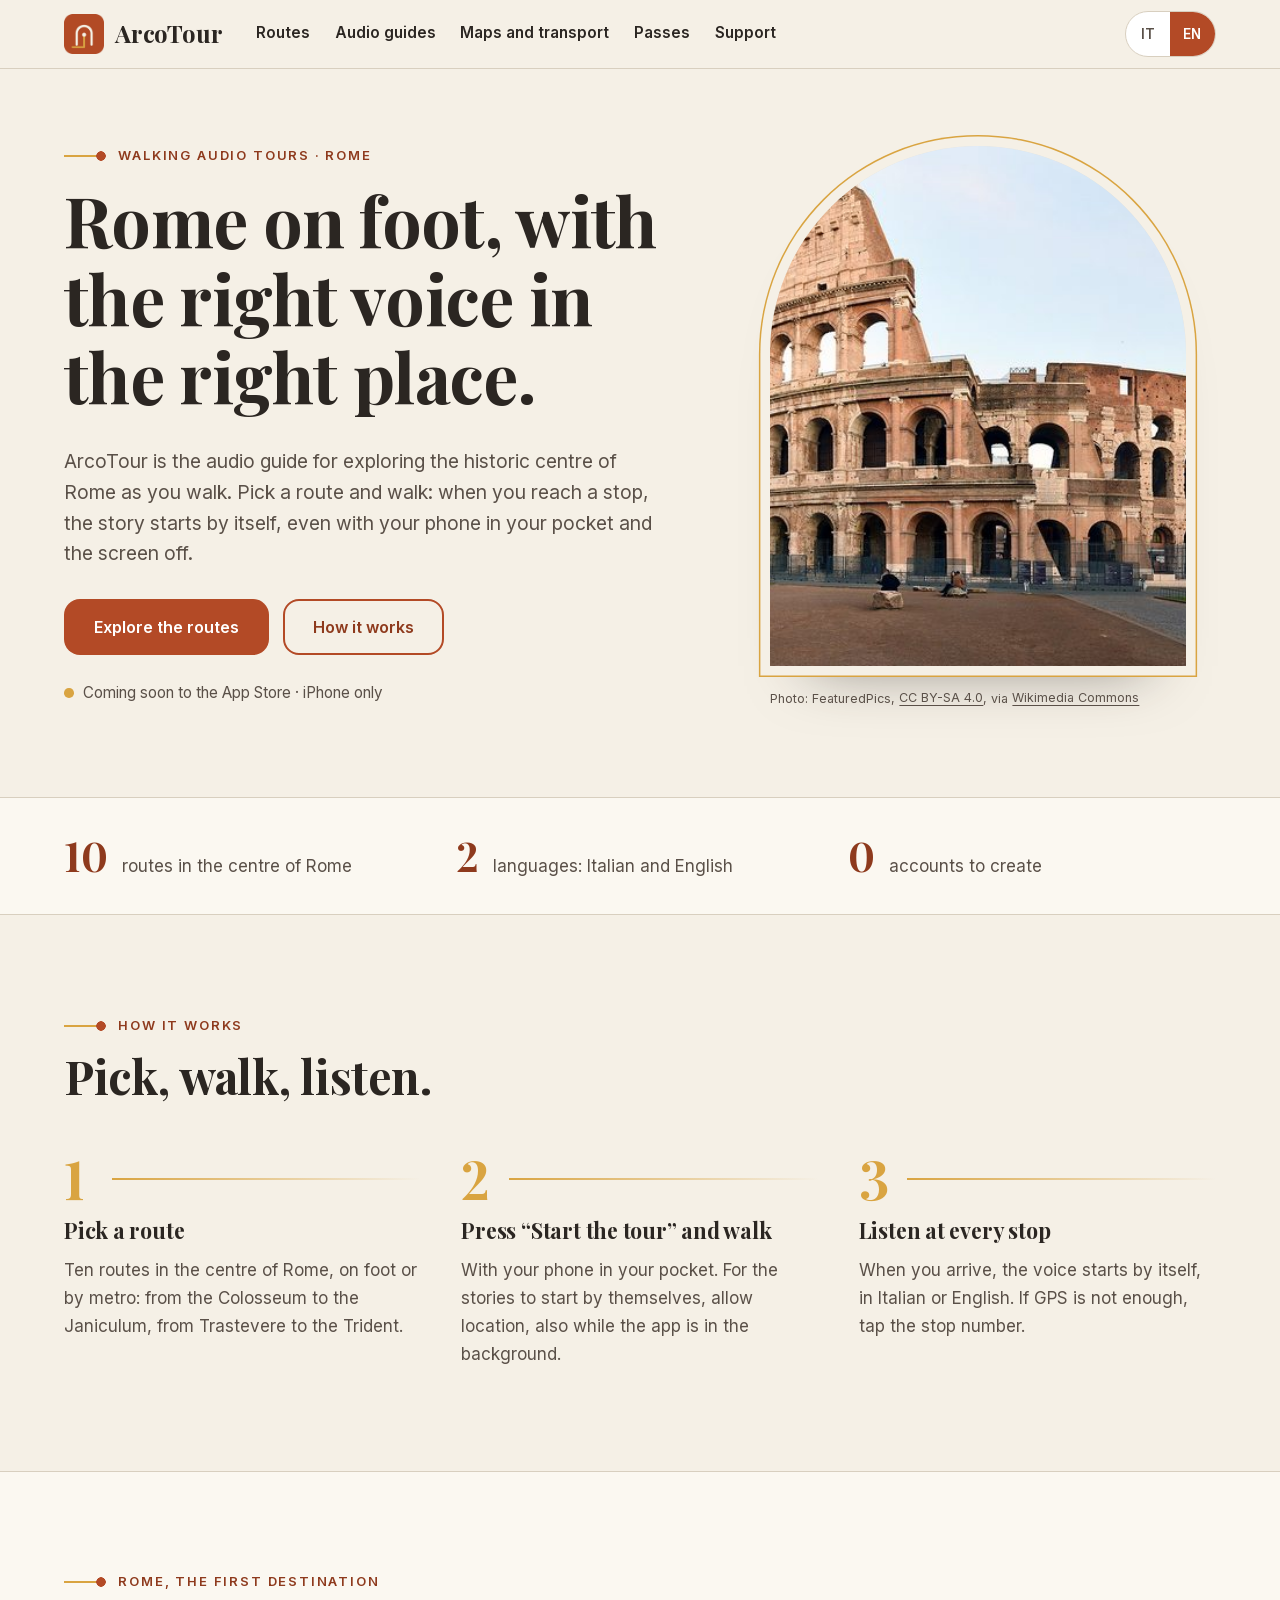
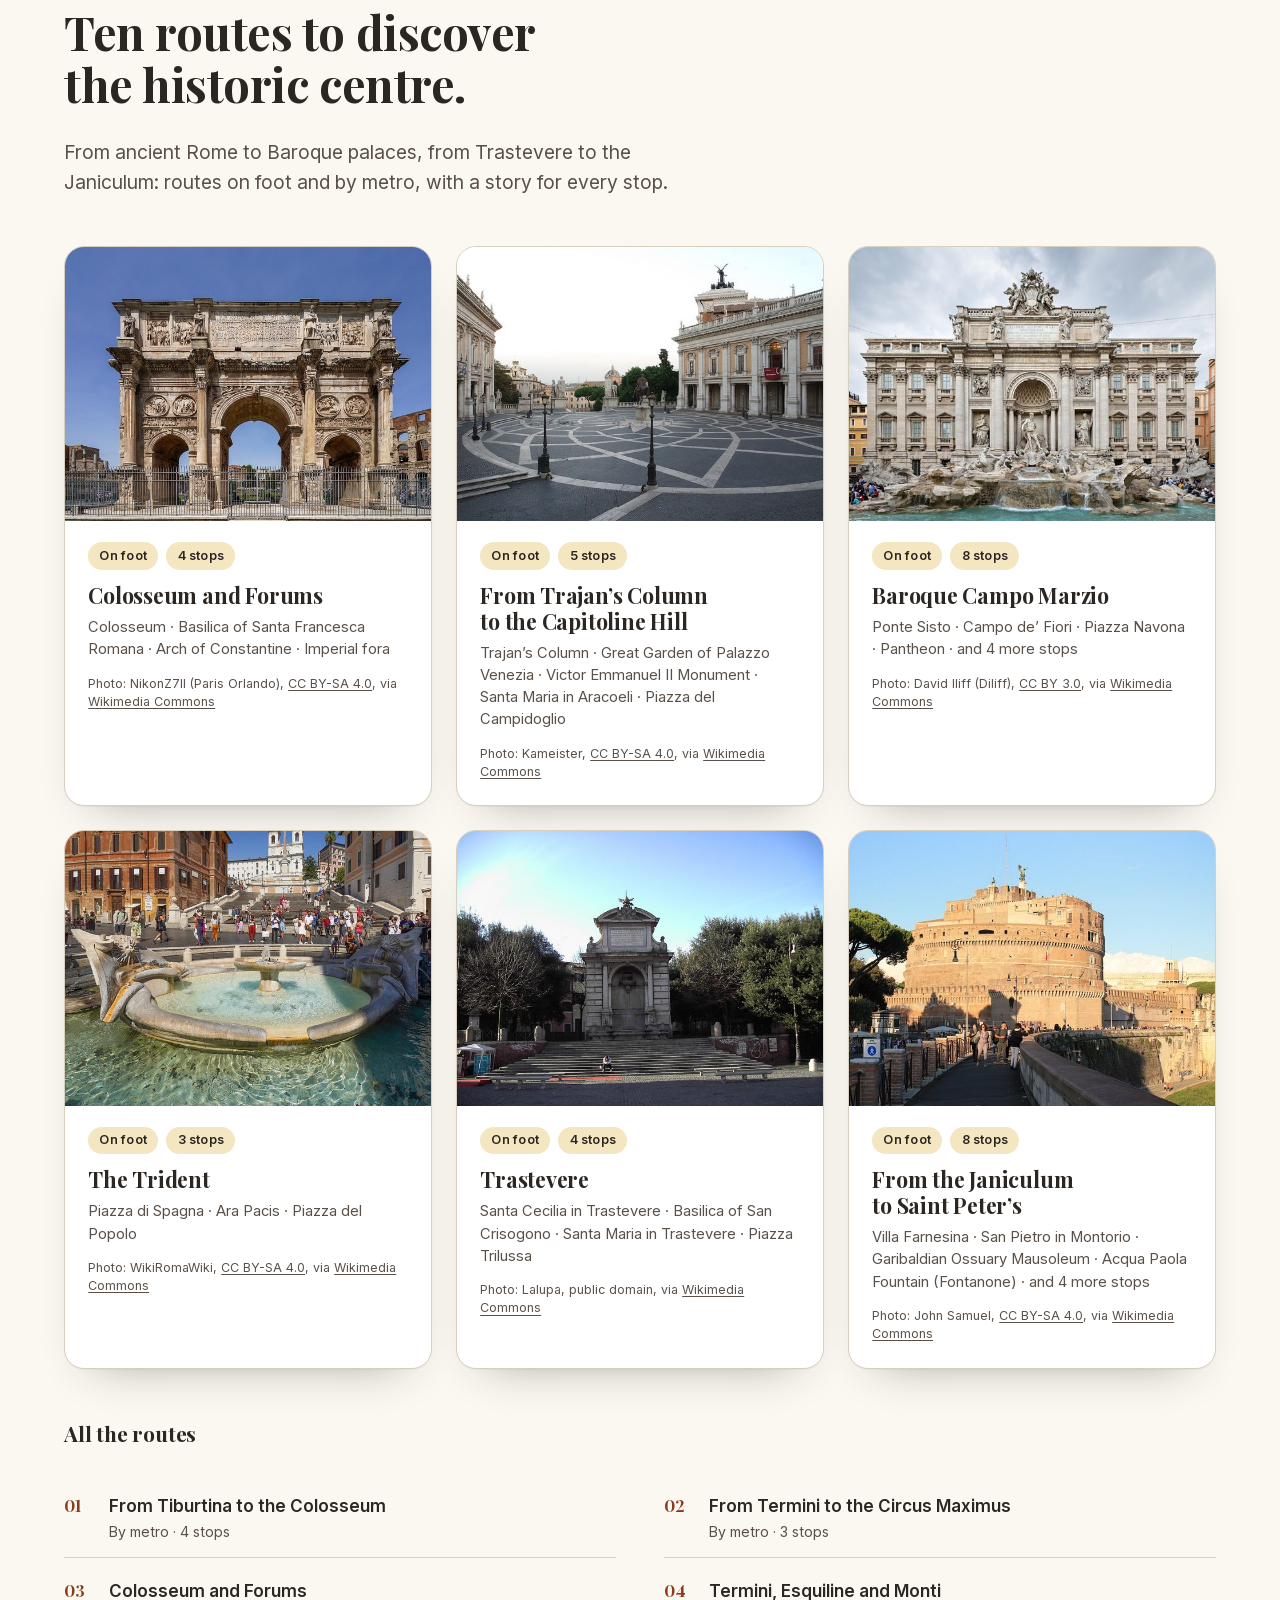
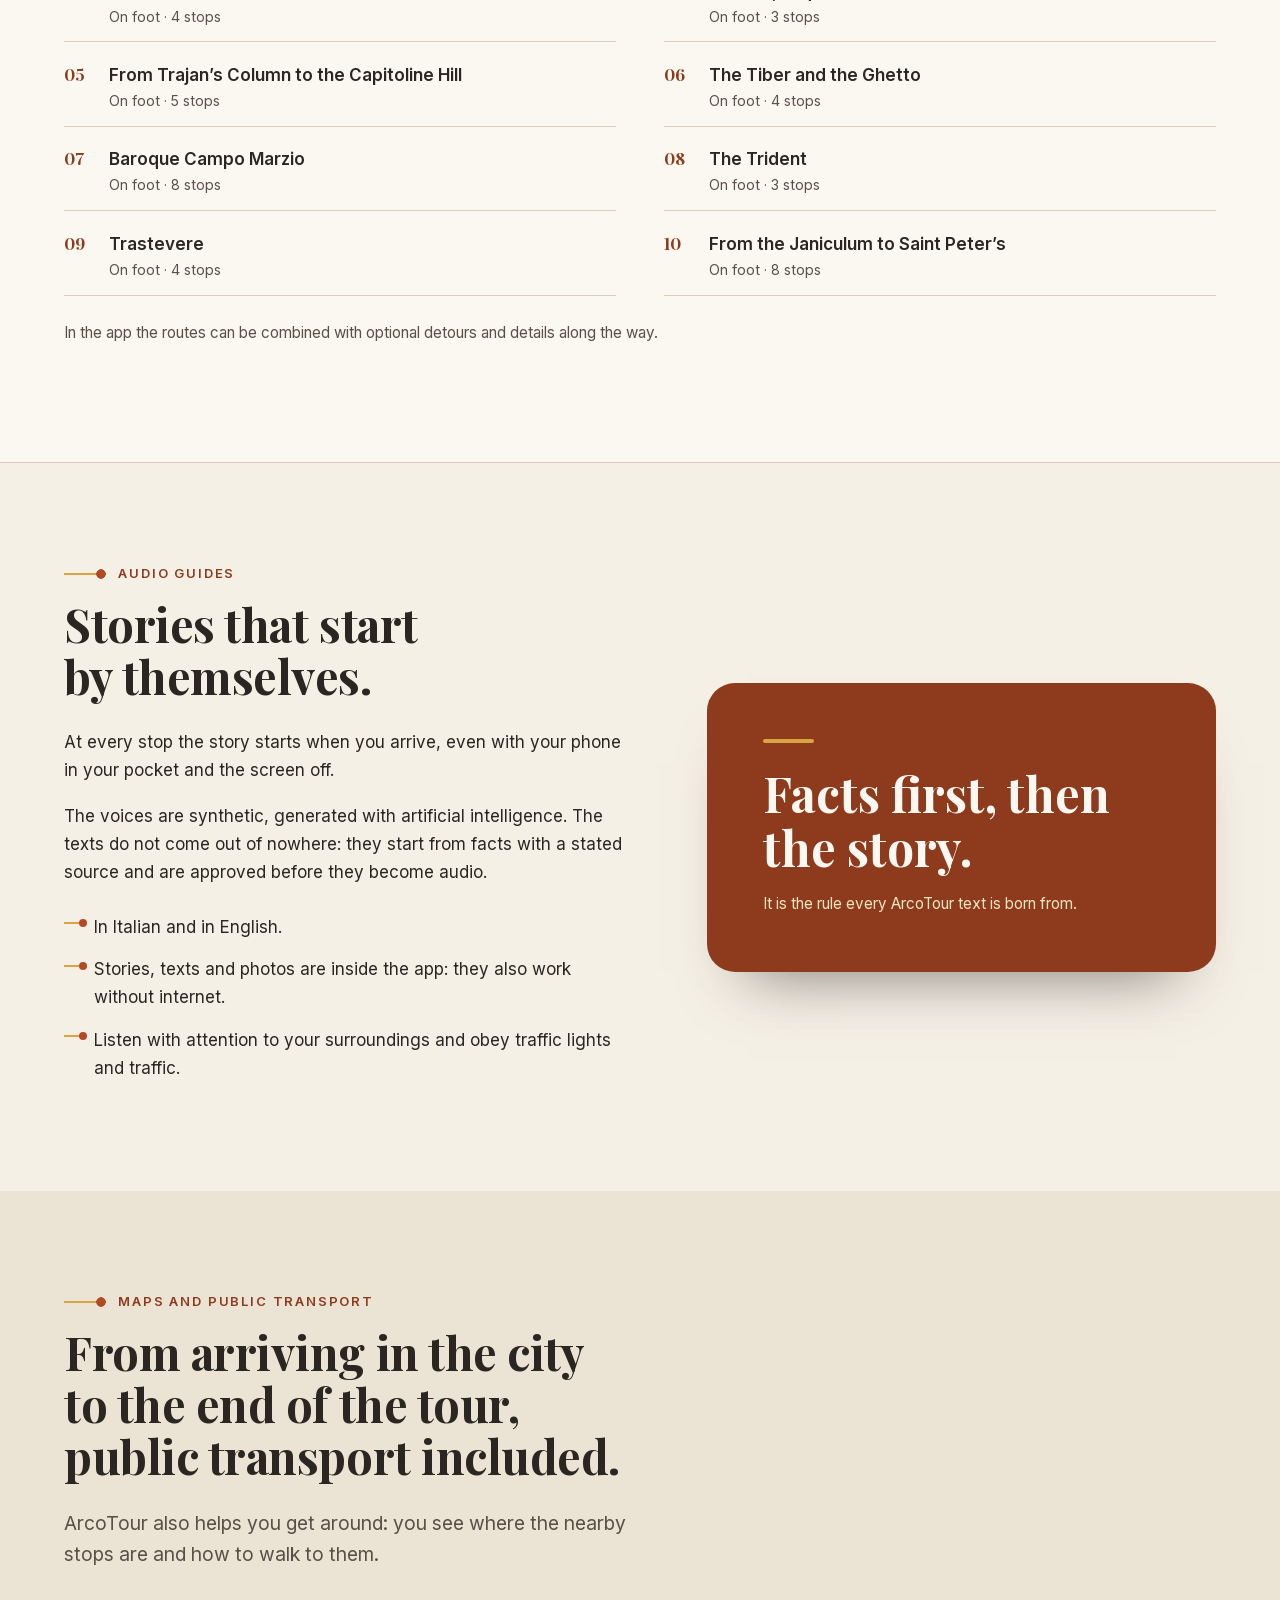
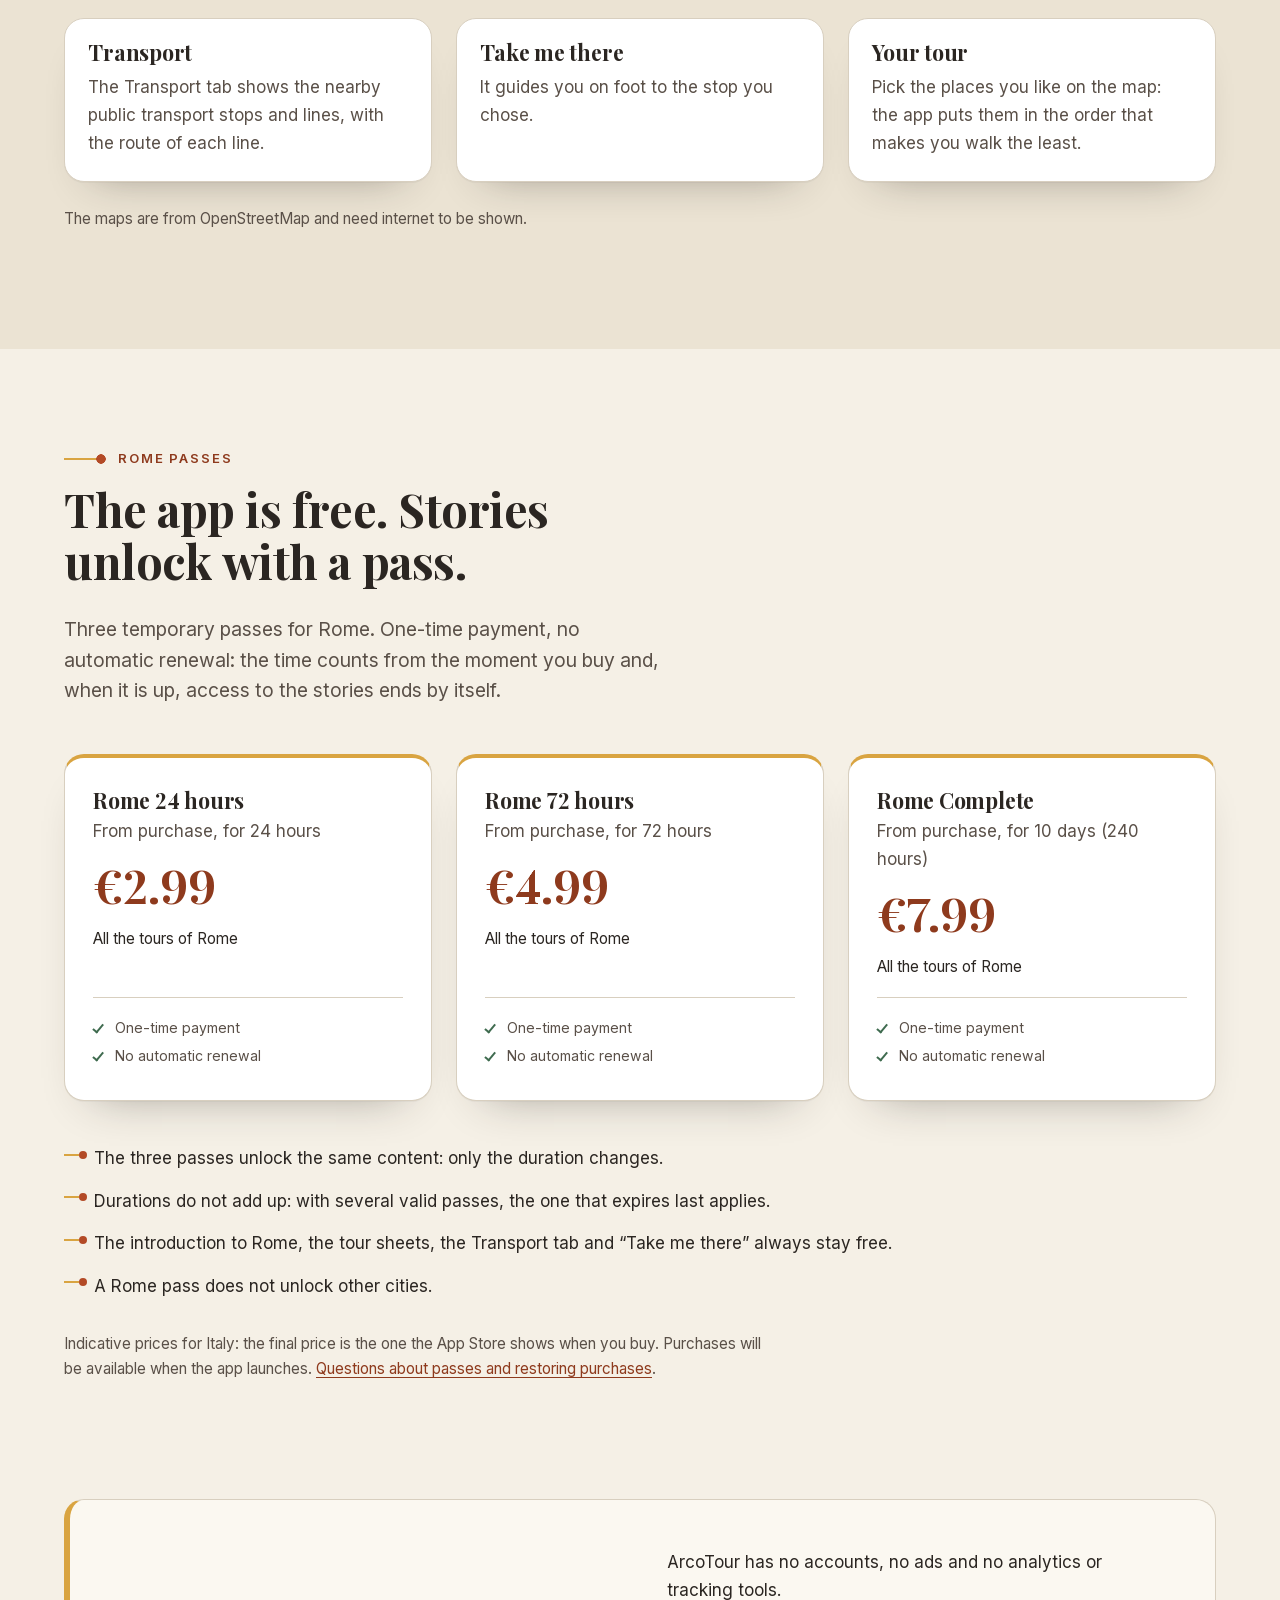
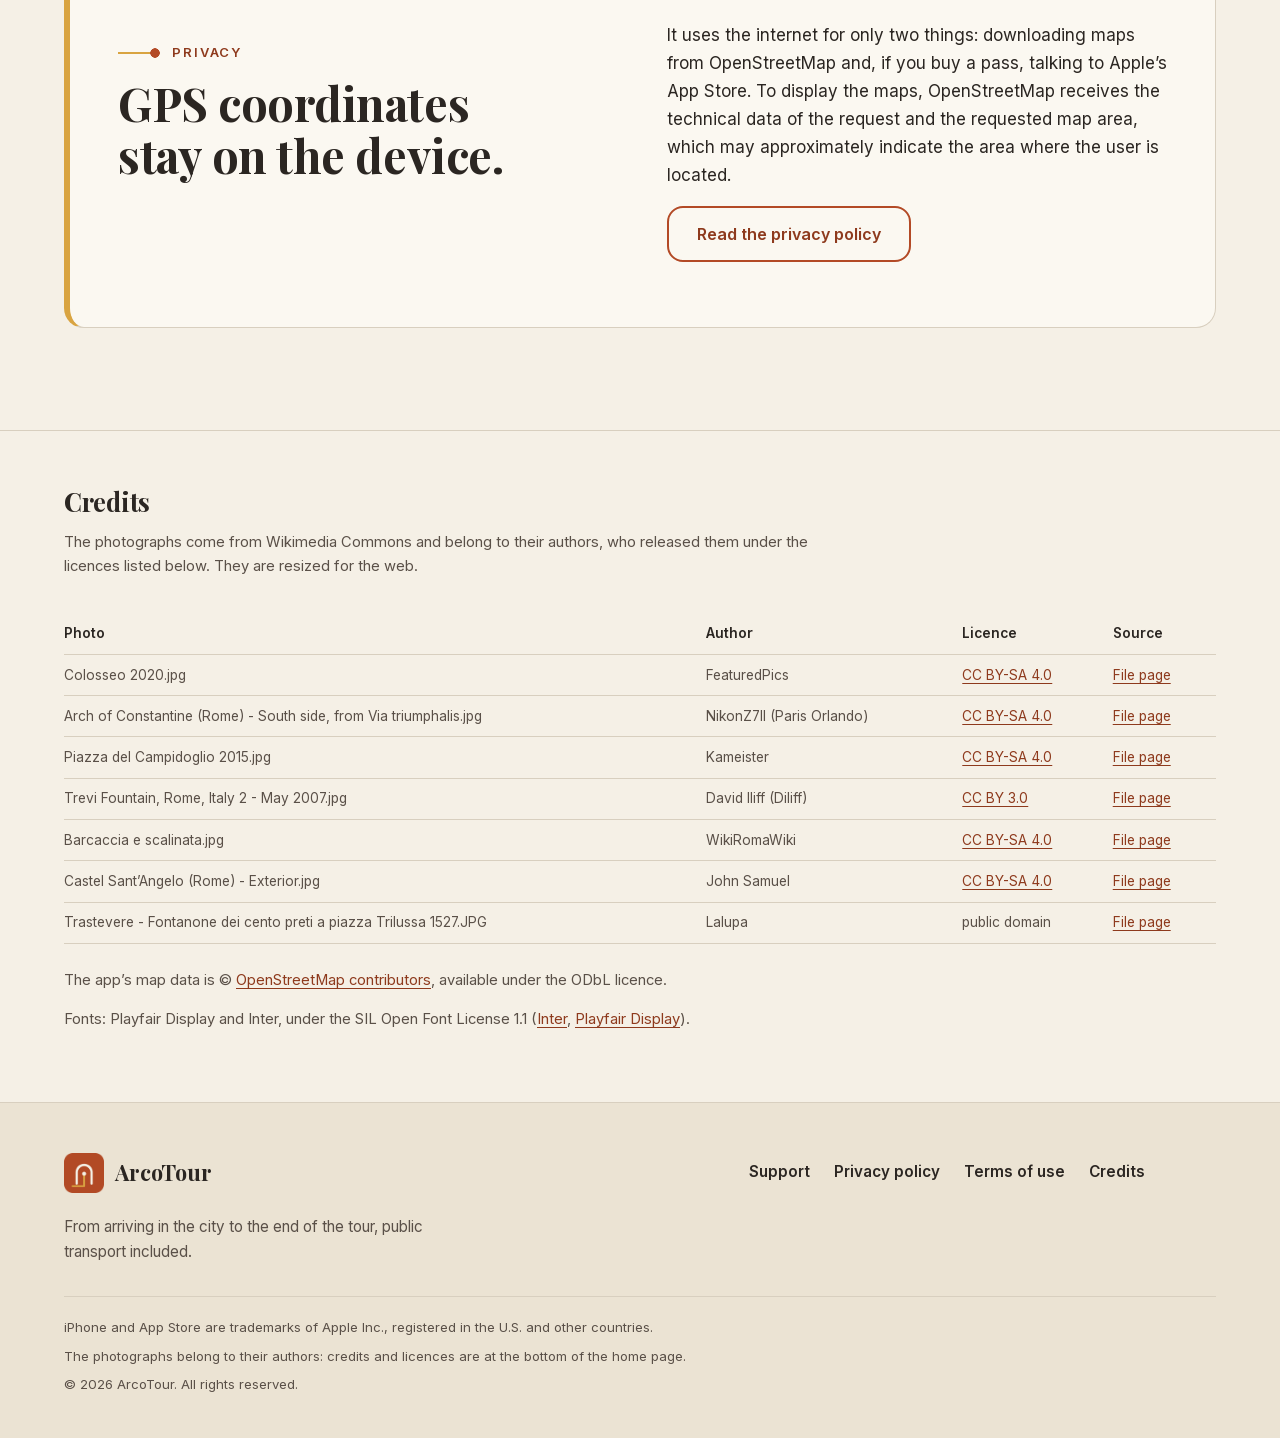
==== commit 9e99a616: "Informativa del sito: frase sulla posizione, punti legali «da confermare», pagine ancora in bozza Ra" ====
--- a/en/index.html
+++ b/en/index.html
@@ -201,11 +201,11 @@
 <div class="fascia-privacy">
 <div>
 <p class="occhiello">Privacy</p>
-<h2 id="titolo-privacy">Your location stays on your phone.</h2>
+<h2 id="titolo-privacy">GPS coordinates stay on the device.</h2>
 </div>
 <div>
 <p>ArcoTour has no accounts, no ads and no analytics or tracking tools.</p>
-<p>It uses the internet for only two things: downloading maps from OpenStreetMap and, if you buy a pass, talking to Apple’s App Store.</p>
+<p>It uses the internet for only two things: downloading maps from OpenStreetMap and, if you buy a pass, talking to Apple’s App Store. To display the maps, OpenStreetMap receives the technical data of the request and the requested map area, which may approximately indicate the area where the user is located.</p>
 <p><a class="pulsante pulsante-secondario" href="privacy.html">Read the privacy policy</a></p>
 </div>
 </div>
--- a/assets/css/site.css
+++ b/assets/css/site.css
@@ -390,6 +390,11 @@
   padding: .05rem .4rem; border-radius: 6px; background: var(--ocra-chiara); border: 1px dashed var(--terracotta);
   color: var(--inchiostro); font-weight: 600; font-size: .92em; white-space: normal;
 }
+/* un testo già scritto che aspetta una conferma ({!…} nell'informativa): evidenziato, ma non è un dato mancante */
+mark.da-confermare {
+  padding: .05rem .3rem; border-radius: 6px; background: var(--ocra-chiara); border: 1px dotted var(--terracotta);
+  color: var(--inchiostro); -webkit-box-decoration-break: clone; box-decoration-break: clone;
+}
 
 /* ---------------------------------------------------------------- piè */
 .piede { margin-top: 0; padding-block: 3rem 2.25rem; background: var(--sabbia); border-top: 1px solid var(--bordo); font-size: .95rem; color: var(--secondario); }
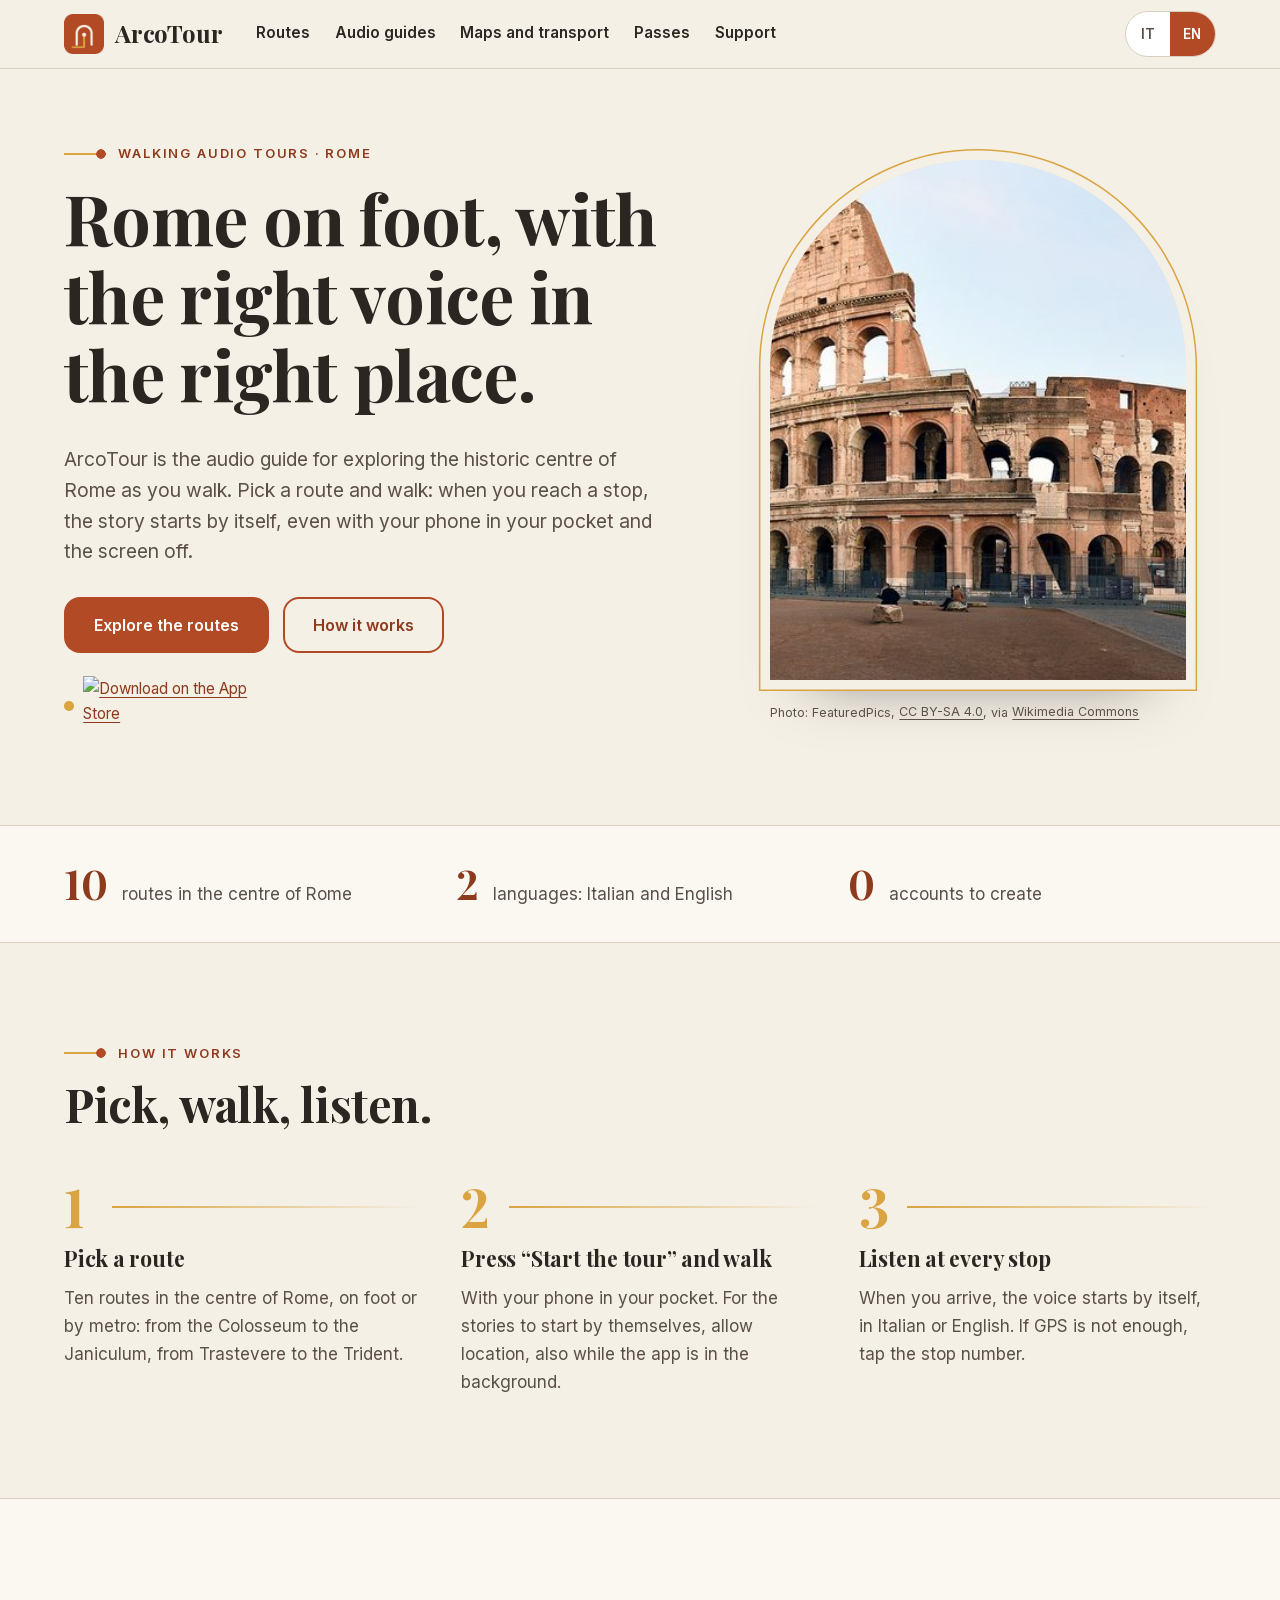
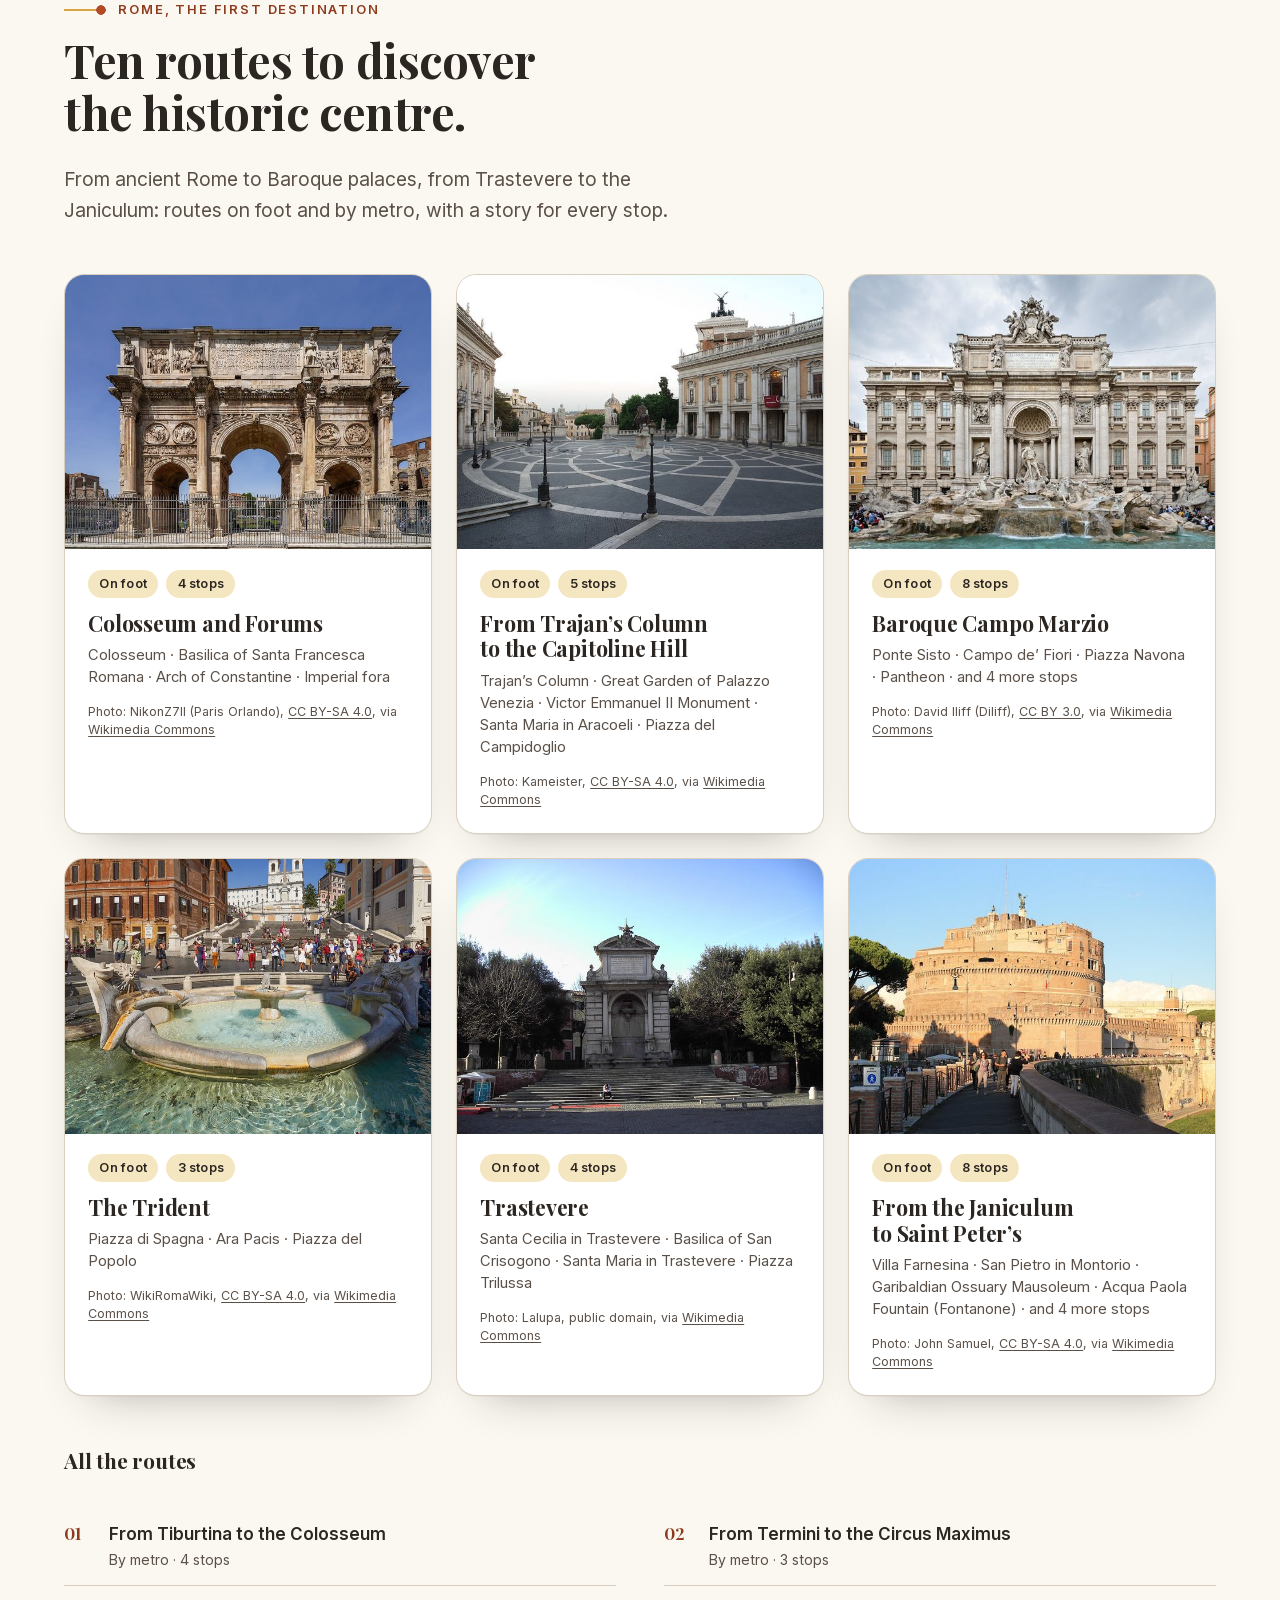
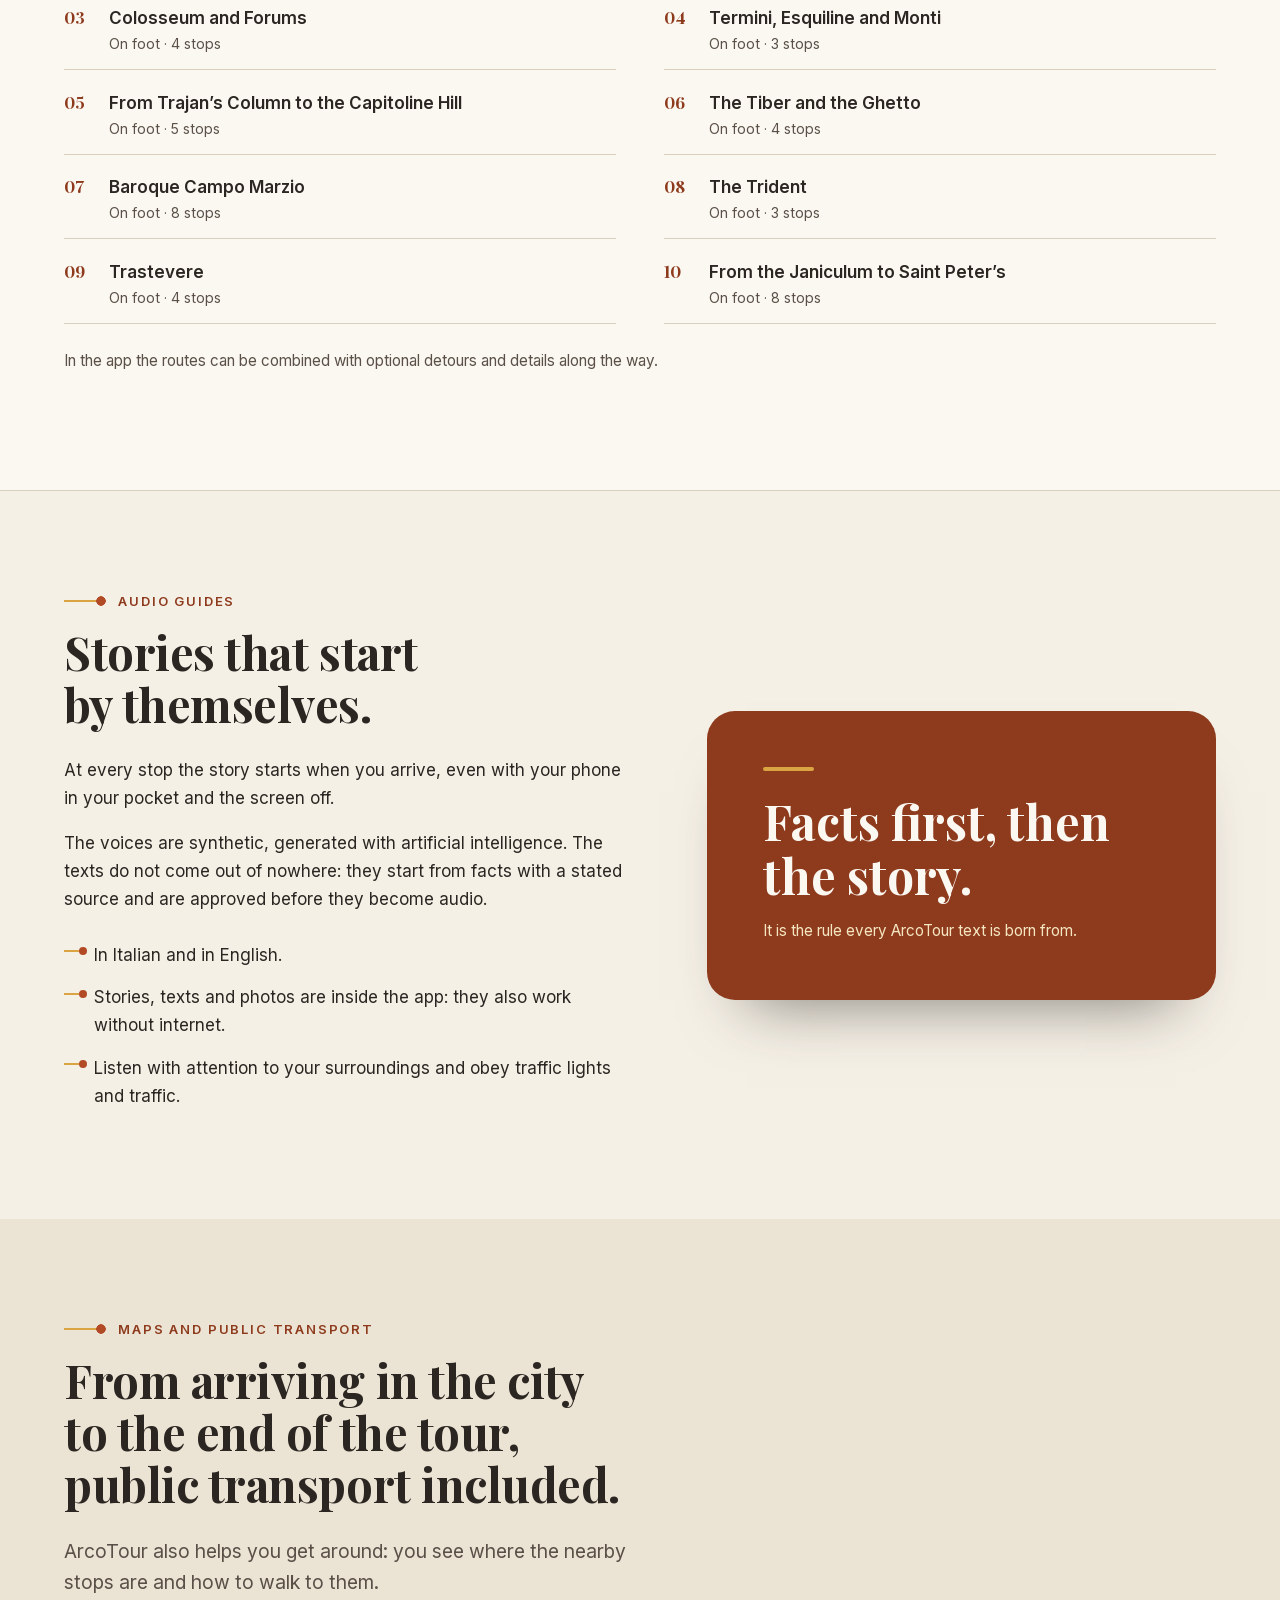
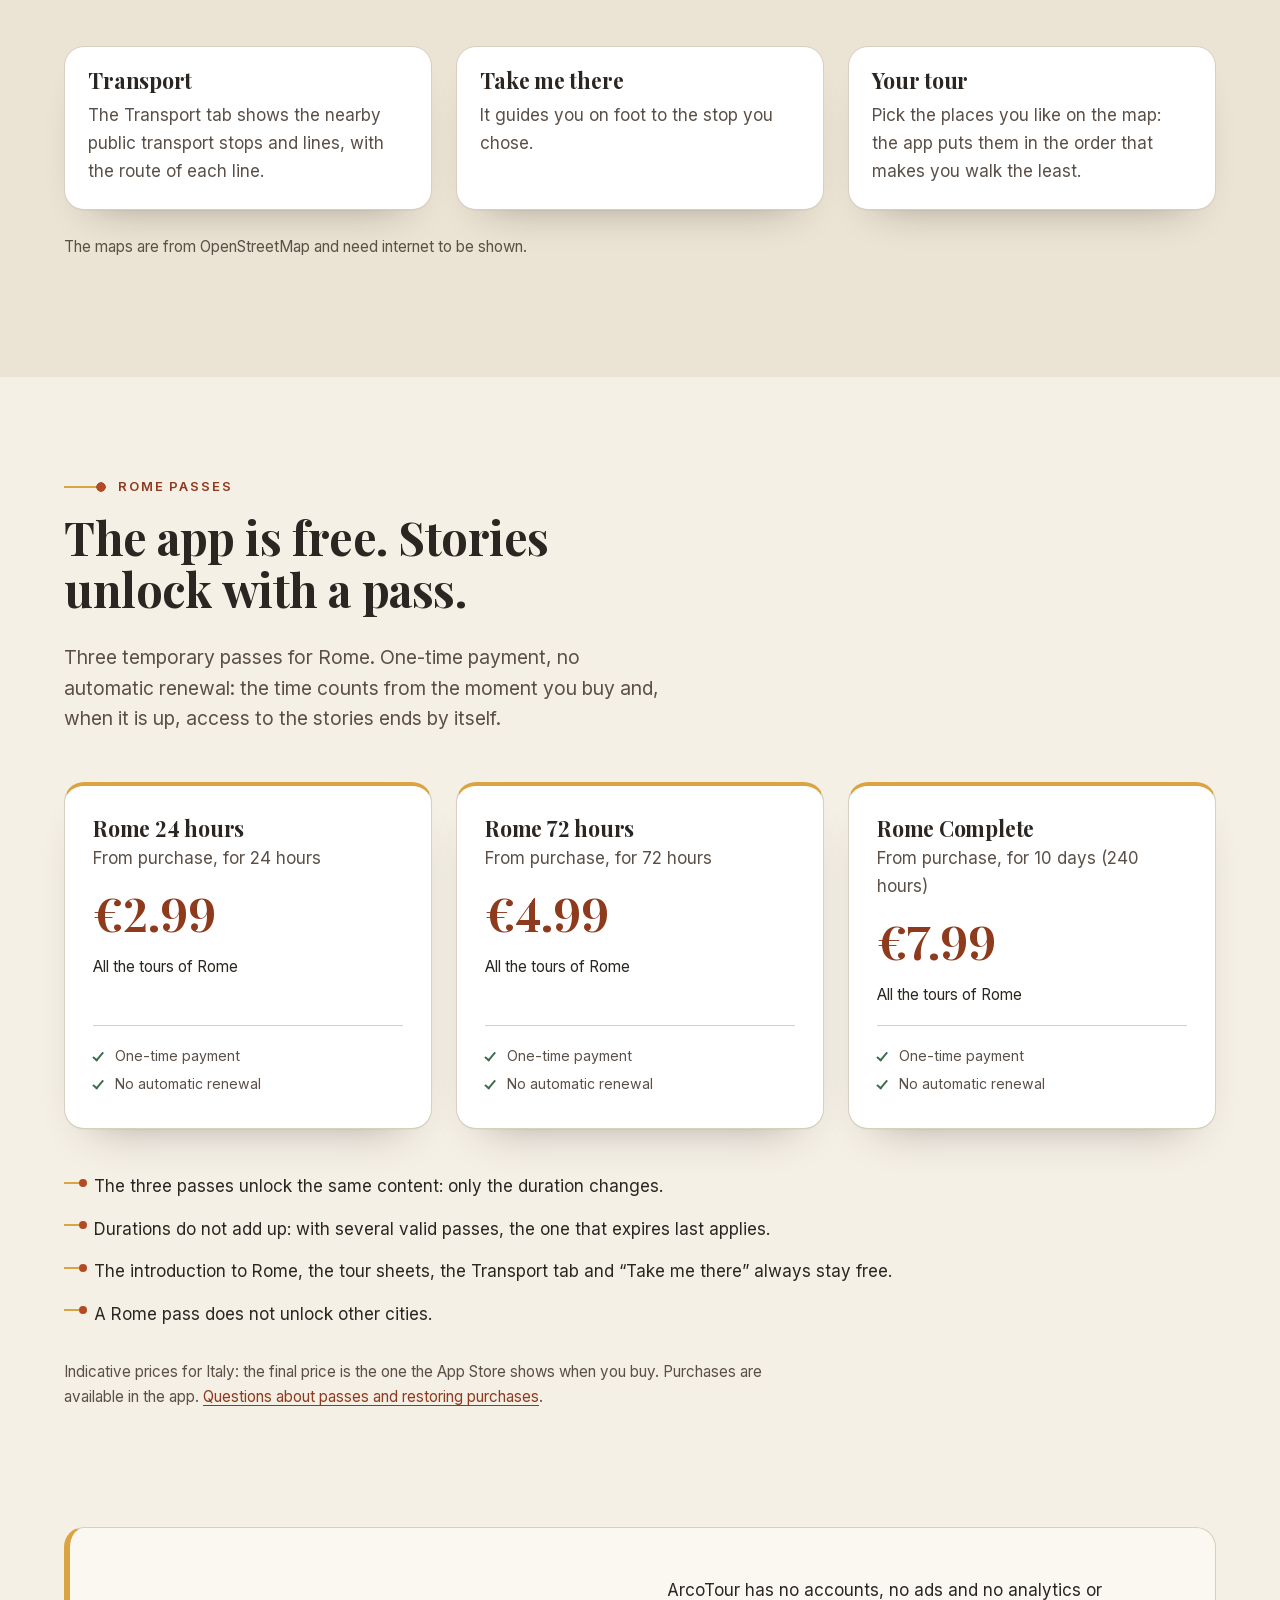
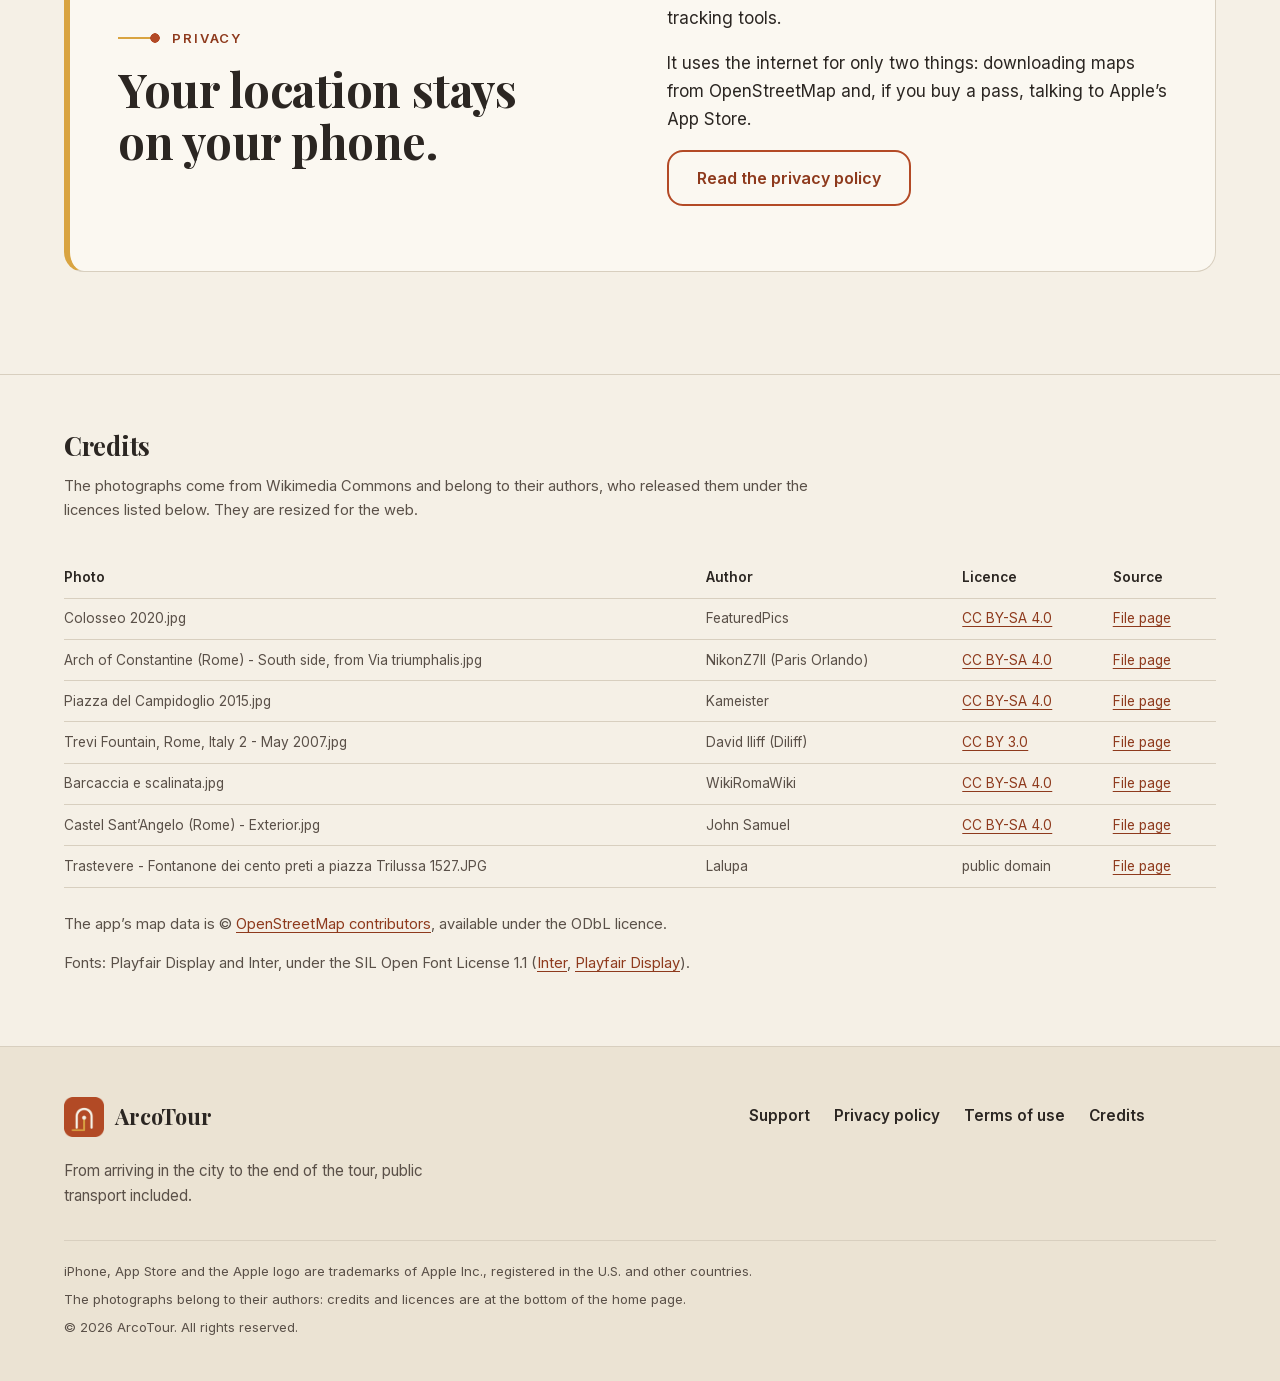
==== commit 3ef24769: "Aggiorna sito ArcoTour con badge App Store ufficiali" ====
--- a/en/index.html
+++ b/en/index.html
@@ -51,7 +51,7 @@
 <h1 id="titolo-eroe">Rome on foot, with the right voice in the right place.</h1>
 <p class="lead">ArcoTour is the audio guide for exploring the historic centre of Rome as you walk. Pick a route and walk: when you reach a stop, the story starts by itself, even with your phone in your pocket and the screen off.</p>
 <div class="pulsanti"><a class="pulsante pulsante-primario" href="#roma">Explore the routes</a><a class="pulsante pulsante-secondario" href="#come-funziona">How it works</a></div>
-<p class="disponibilita">Coming soon to the App Store · iPhone only</p>
+<p class="disponibilita"><a href="https://apps.apple.com/it/app/id6816950294" target="_blank" rel="noopener noreferrer" aria-label="Download ArcoTour on the App Store"><img src="https://tools.applemediaservices.com/api/badges/download-on-the-app-store/black/en-us?size=250x83" width="180" height="60" alt="Download on the App Store" loading="lazy"></a></p>
 </div>
 <figure class="arco">
 <div class="arco-cornice">
@@ -193,7 +193,7 @@
 </article>
 </div>
 <ul class="punti pass-punti"><li>The three passes unlock the same content: only the duration changes.</li><li>Durations do not add up: with several valid passes, the one that expires last applies.</li><li>The introduction to Rome, the tour sheets, the Transport tab and “Take me there” always stay free.</li><li>A Rome pass does not unlock other cities.</li></ul>
-<p class="nota nota-sotto">Indicative prices for Italy: the final price is the one the App Store shows when you buy. Purchases will be available when the app launches. <a href="support.html#come-funzionano-i-pass">Questions about passes and restoring purchases</a>.</p>
+<p class="nota nota-sotto">Indicative prices for Italy: the final price is the one the App Store shows when you buy. Purchases are available in the app. <a href="support.html#come-funzionano-i-pass">Questions about passes and restoring purchases</a>.</p>
 </div>
 </section>
 <section id="privacy" class="senza-sopra" aria-labelledby="titolo-privacy">
@@ -201,11 +201,11 @@
 <div class="fascia-privacy">
 <div>
 <p class="occhiello">Privacy</p>
-<h2 id="titolo-privacy">GPS coordinates stay on the device.</h2>
+<h2 id="titolo-privacy">Your location stays on your phone.</h2>
 </div>
 <div>
 <p>ArcoTour has no accounts, no ads and no analytics or tracking tools.</p>
-<p>It uses the internet for only two things: downloading maps from OpenStreetMap and, if you buy a pass, talking to Apple’s App Store. To display the maps, OpenStreetMap receives the technical data of the request and the requested map area, which may approximately indicate the area where the user is located.</p>
+<p>It uses the internet for only two things: downloading maps from OpenStreetMap and, if you buy a pass, talking to Apple’s App Store.</p>
 <p><a class="pulsante pulsante-secondario" href="privacy.html">Read the privacy policy</a></p>
 </div>
 </div>
@@ -231,7 +231,7 @@
 <nav aria-label="The site"><ul><li><a href="support.html">Support</a></li><li><a href="privacy.html">Privacy policy</a></li><li><a href="terms.html">Terms of use</a></li><li><a href="index.html#crediti">Credits</a></li></ul></nav>
 </div>
 <div class="note">
-<p>iPhone and App Store are trademarks of Apple Inc., registered in the U.S. and other countries.</p>
+<p>iPhone, App Store and the Apple logo are trademarks of Apple Inc., registered in the U.S. and other countries.</p>
 <p>The photographs belong to their authors: credits and licences are at the bottom of the home page.</p>
 <p>© 2026 ArcoTour. All rights reserved.</p>
 </div>
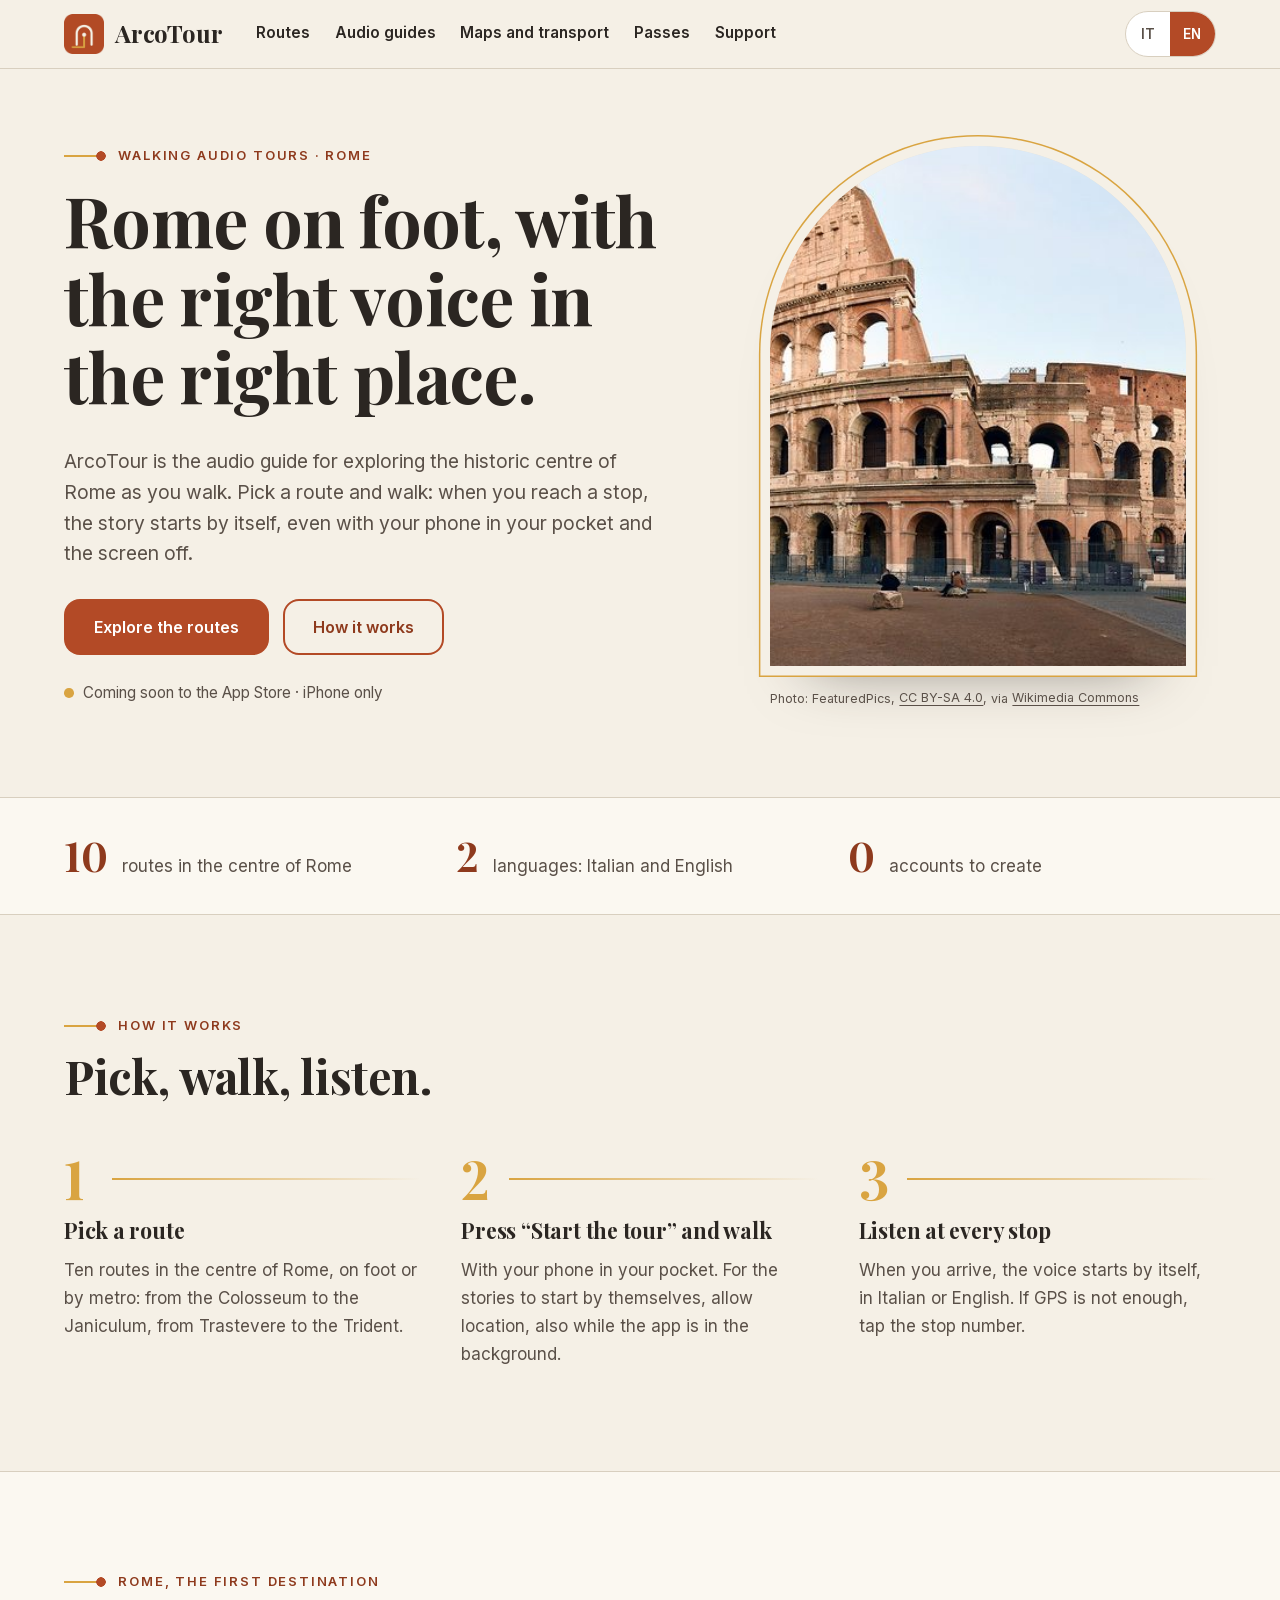
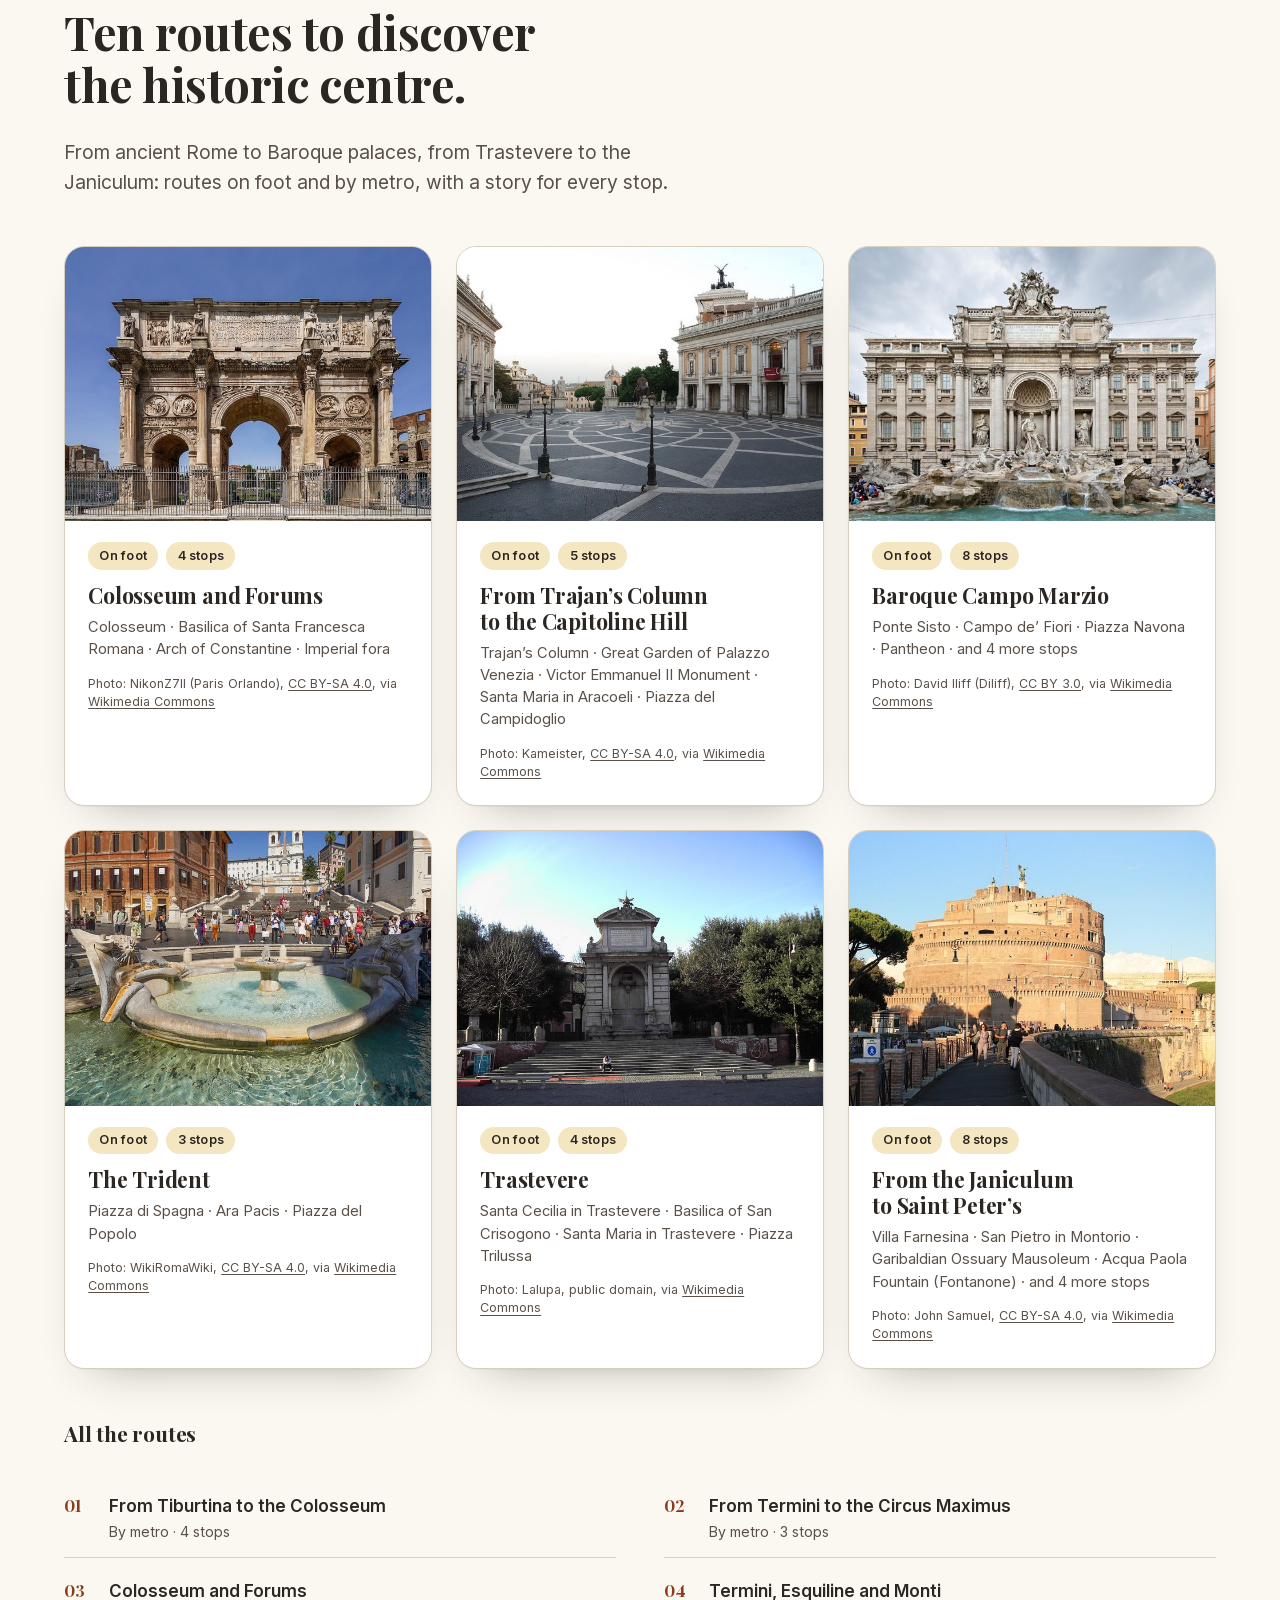
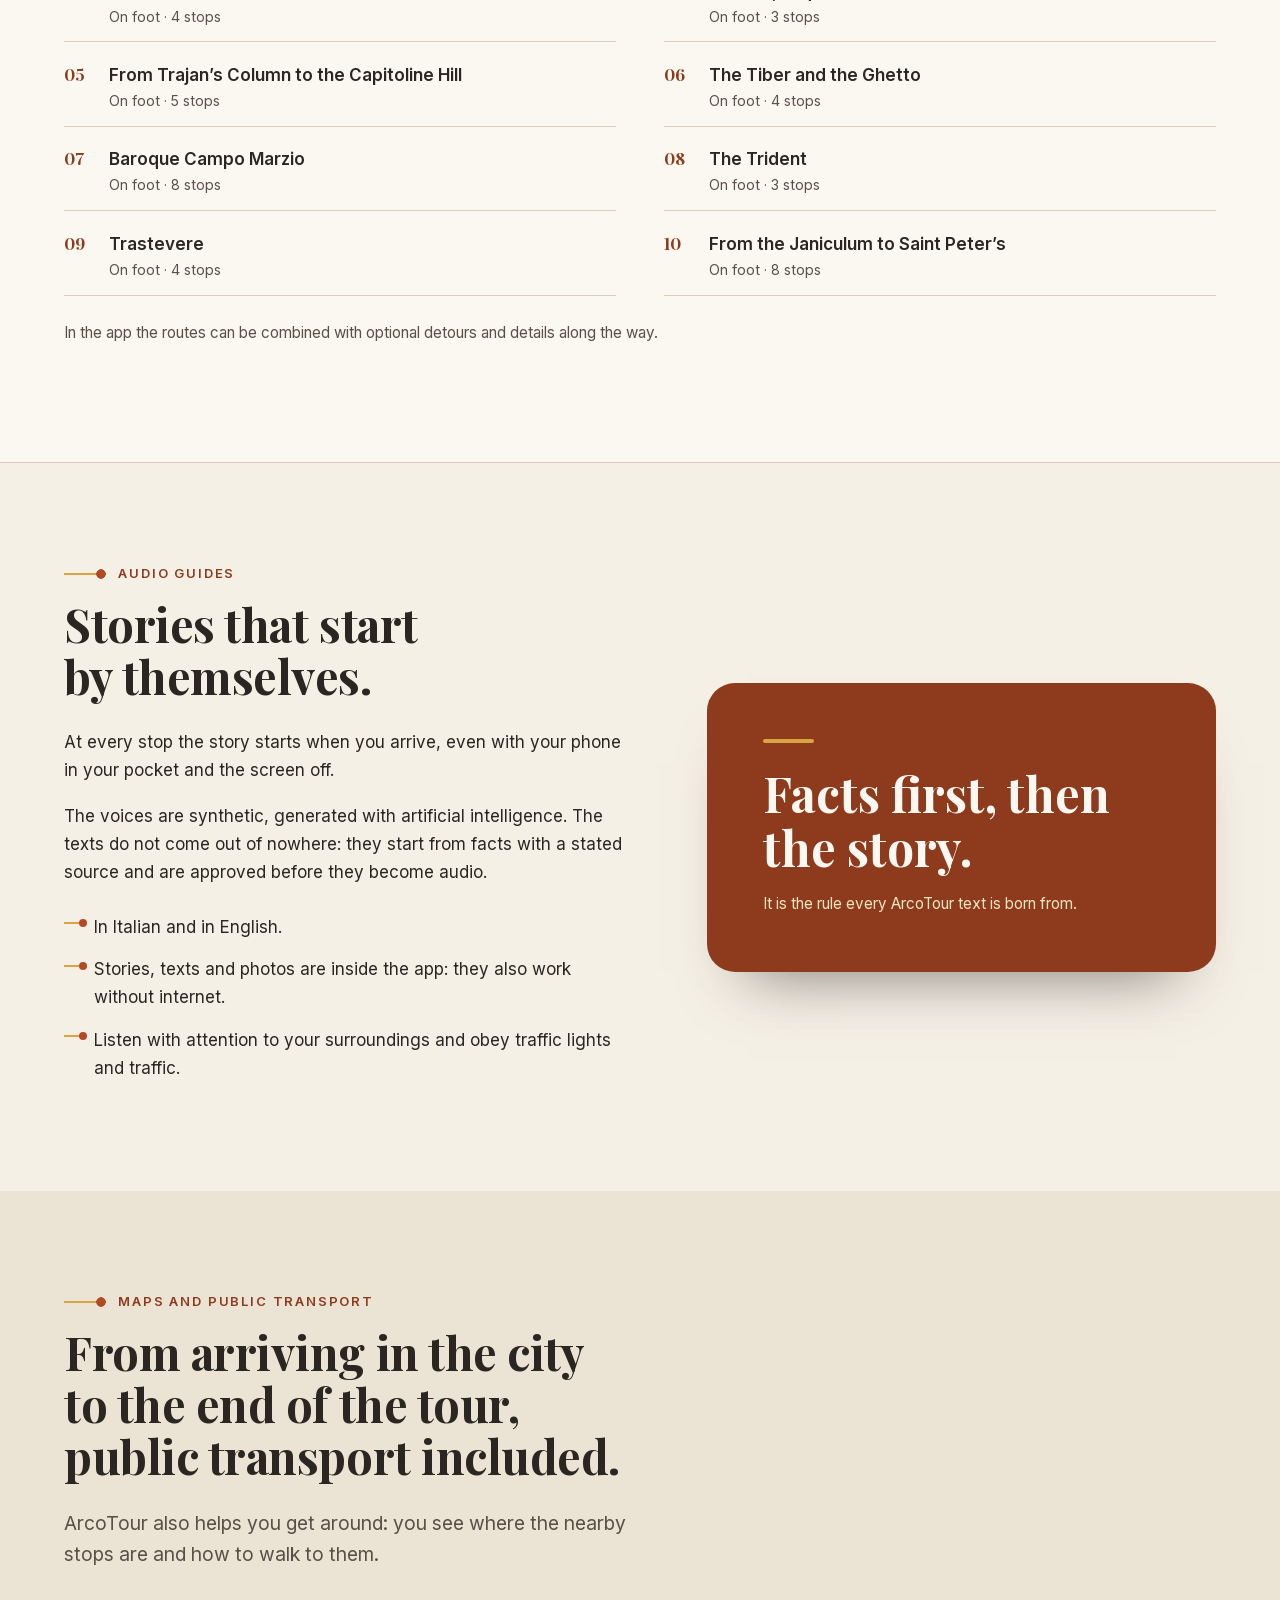
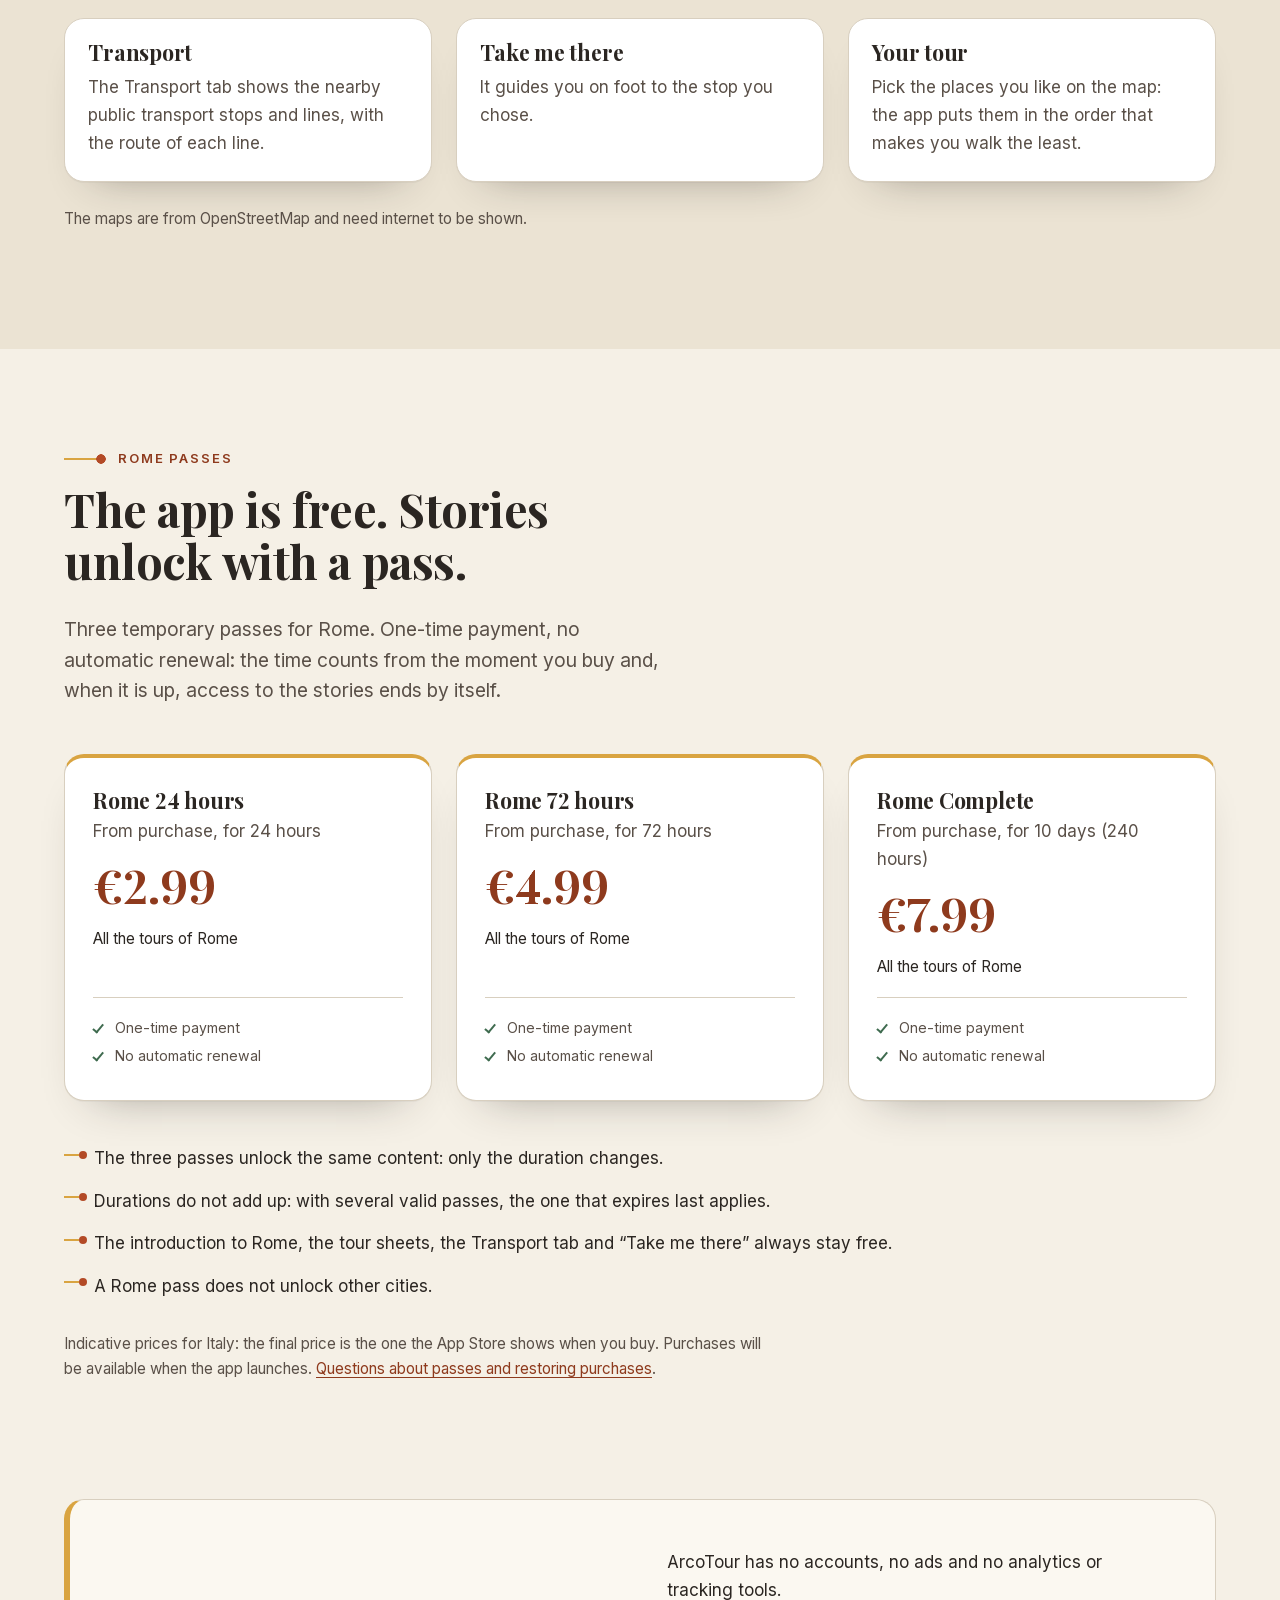
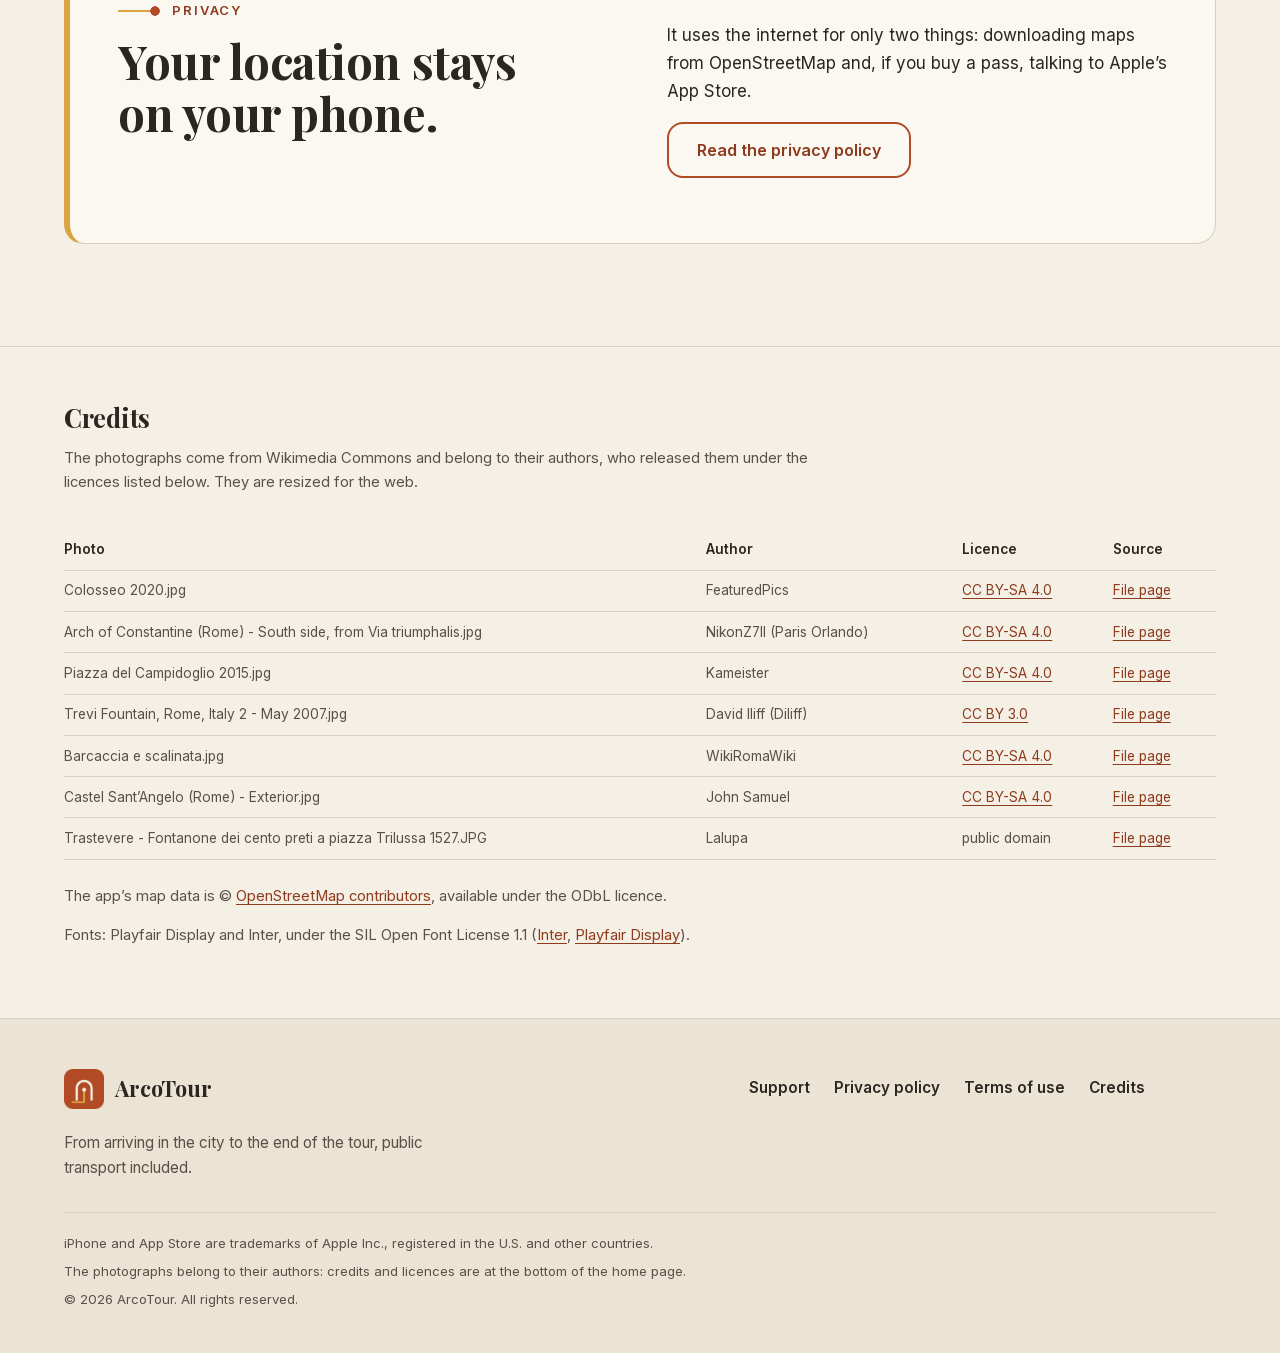
==== commit 21b1fc9e: "Revert "Aggiorna sito ArcoTour con badge App Store ufficiali"" ====
--- a/en/index.html
+++ b/en/index.html
@@ -51,7 +51,7 @@
 <h1 id="titolo-eroe">Rome on foot, with the right voice in the right place.</h1>
 <p class="lead">ArcoTour is the audio guide for exploring the historic centre of Rome as you walk. Pick a route and walk: when you reach a stop, the story starts by itself, even with your phone in your pocket and the screen off.</p>
 <div class="pulsanti"><a class="pulsante pulsante-primario" href="#roma">Explore the routes</a><a class="pulsante pulsante-secondario" href="#come-funziona">How it works</a></div>
-<p class="disponibilita"><a href="https://apps.apple.com/it/app/id6816950294" target="_blank" rel="noopener noreferrer" aria-label="Download ArcoTour on the App Store"><img src="https://tools.applemediaservices.com/api/badges/download-on-the-app-store/black/en-us?size=250x83" width="180" height="60" alt="Download on the App Store" loading="lazy"></a></p>
+<p class="disponibilita">Coming soon to the App Store · iPhone only</p>
 </div>
 <figure class="arco">
 <div class="arco-cornice">
@@ -193,7 +193,7 @@
 </article>
 </div>
 <ul class="punti pass-punti"><li>The three passes unlock the same content: only the duration changes.</li><li>Durations do not add up: with several valid passes, the one that expires last applies.</li><li>The introduction to Rome, the tour sheets, the Transport tab and “Take me there” always stay free.</li><li>A Rome pass does not unlock other cities.</li></ul>
-<p class="nota nota-sotto">Indicative prices for Italy: the final price is the one the App Store shows when you buy. Purchases are available in the app. <a href="support.html#come-funzionano-i-pass">Questions about passes and restoring purchases</a>.</p>
+<p class="nota nota-sotto">Indicative prices for Italy: the final price is the one the App Store shows when you buy. Purchases will be available when the app launches. <a href="support.html#come-funzionano-i-pass">Questions about passes and restoring purchases</a>.</p>
 </div>
 </section>
 <section id="privacy" class="senza-sopra" aria-labelledby="titolo-privacy">
@@ -231,7 +231,7 @@
 <nav aria-label="The site"><ul><li><a href="support.html">Support</a></li><li><a href="privacy.html">Privacy policy</a></li><li><a href="terms.html">Terms of use</a></li><li><a href="index.html#crediti">Credits</a></li></ul></nav>
 </div>
 <div class="note">
-<p>iPhone, App Store and the Apple logo are trademarks of Apple Inc., registered in the U.S. and other countries.</p>
+<p>iPhone and App Store are trademarks of Apple Inc., registered in the U.S. and other countries.</p>
 <p>The photographs belong to their authors: credits and licences are at the bottom of the home page.</p>
 <p>© 2026 ArcoTour. All rights reserved.</p>
 </div>
